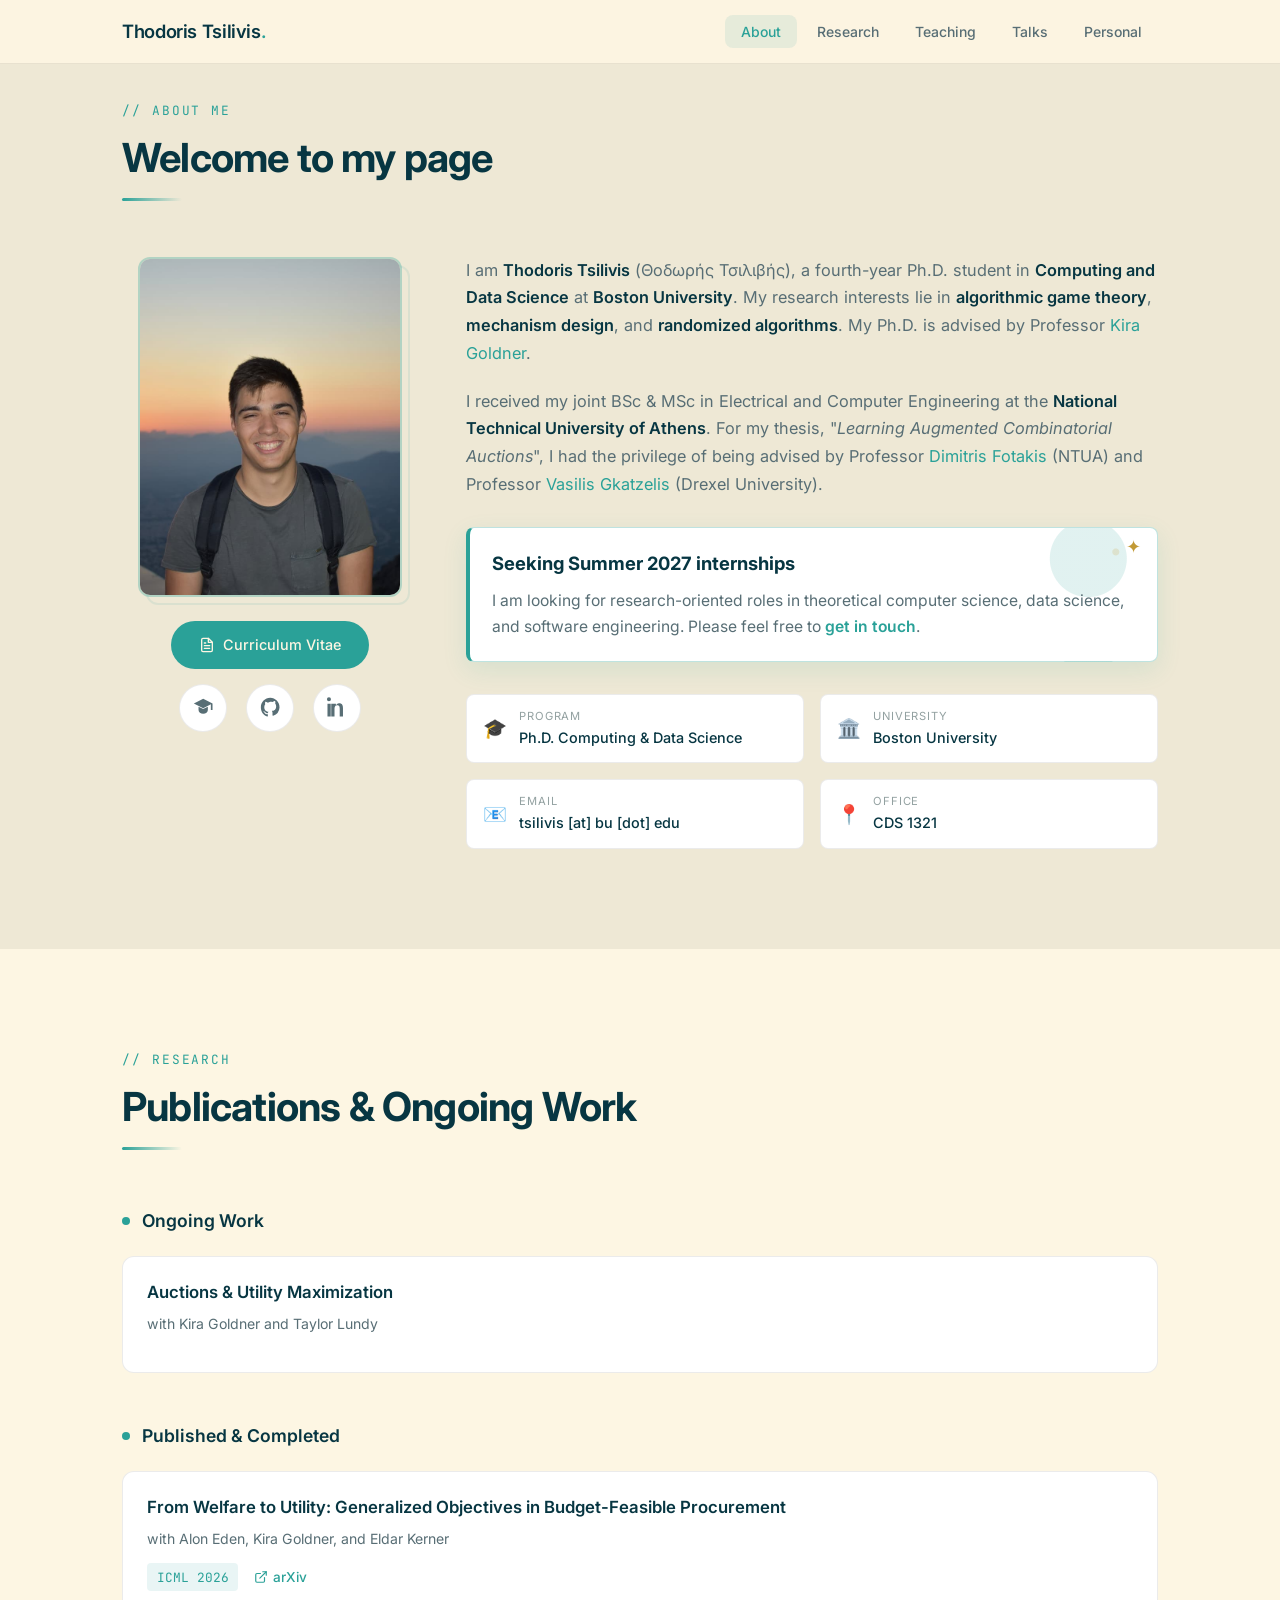
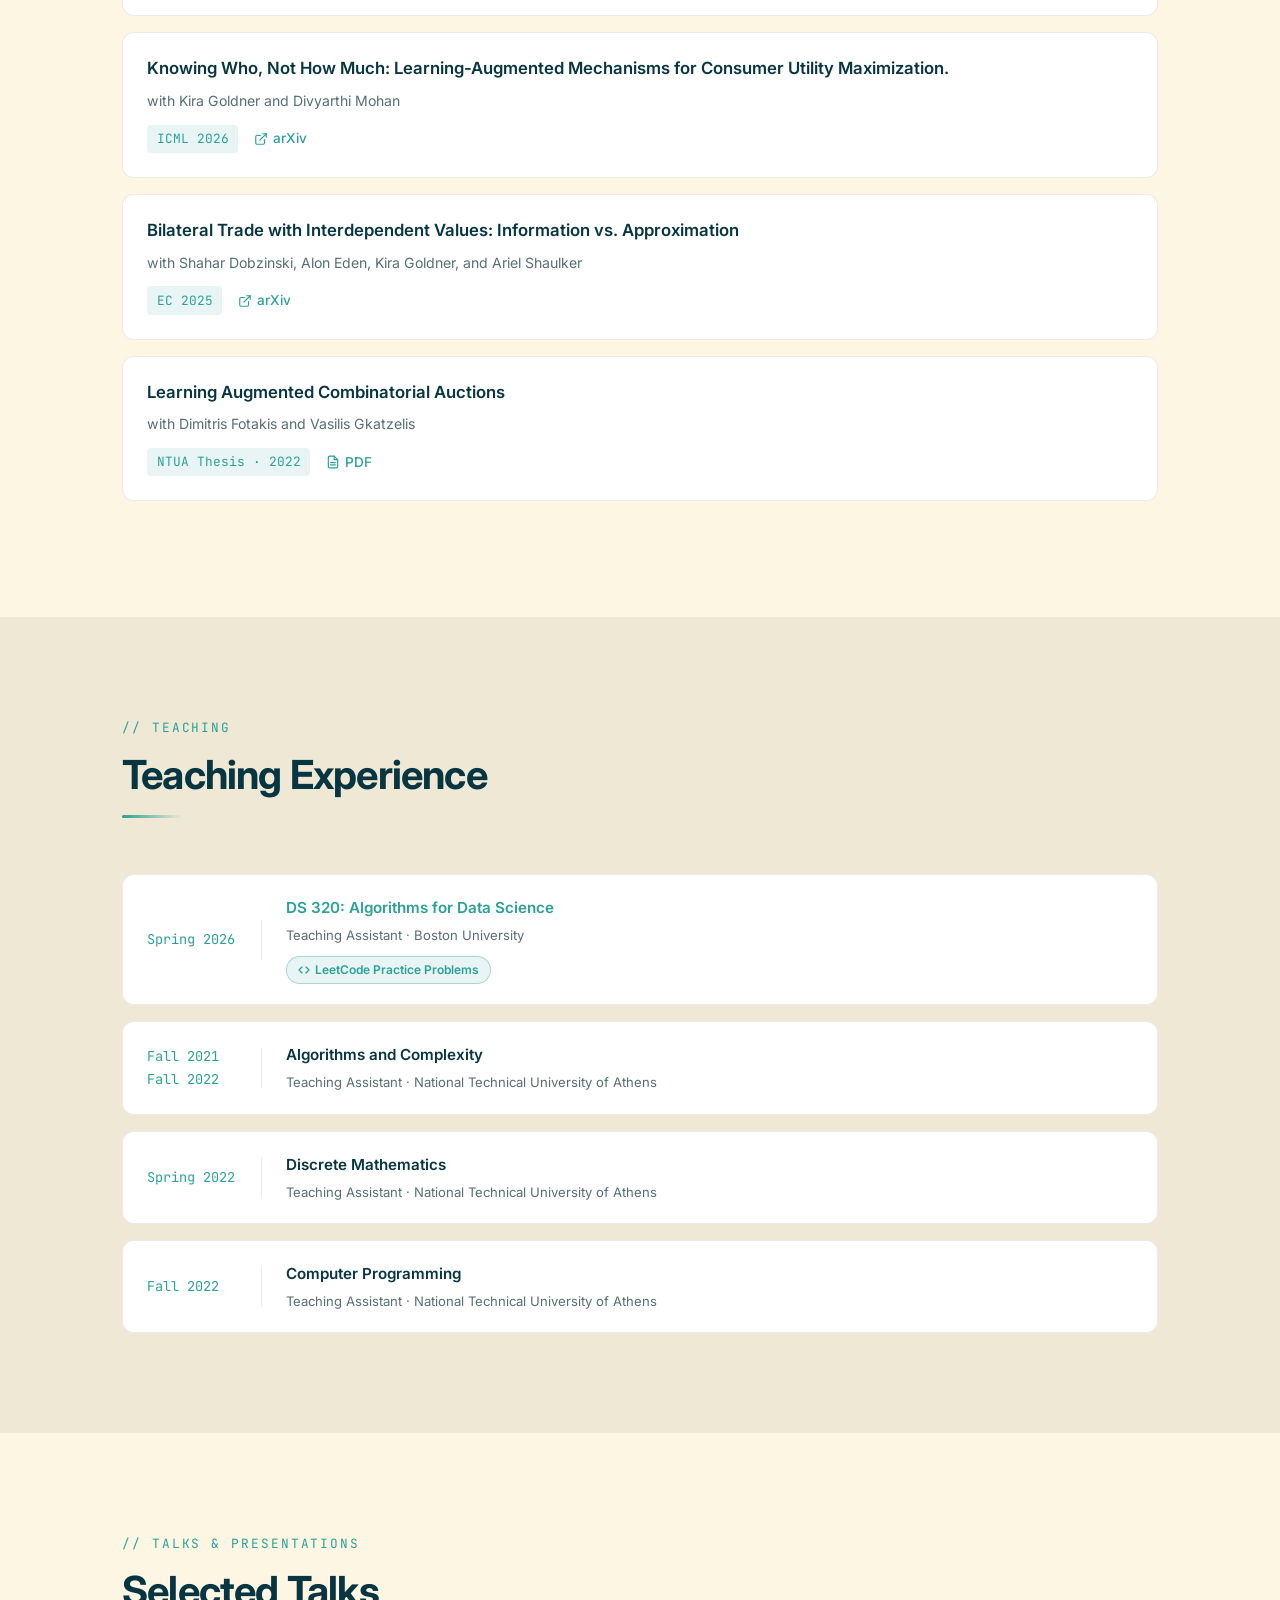
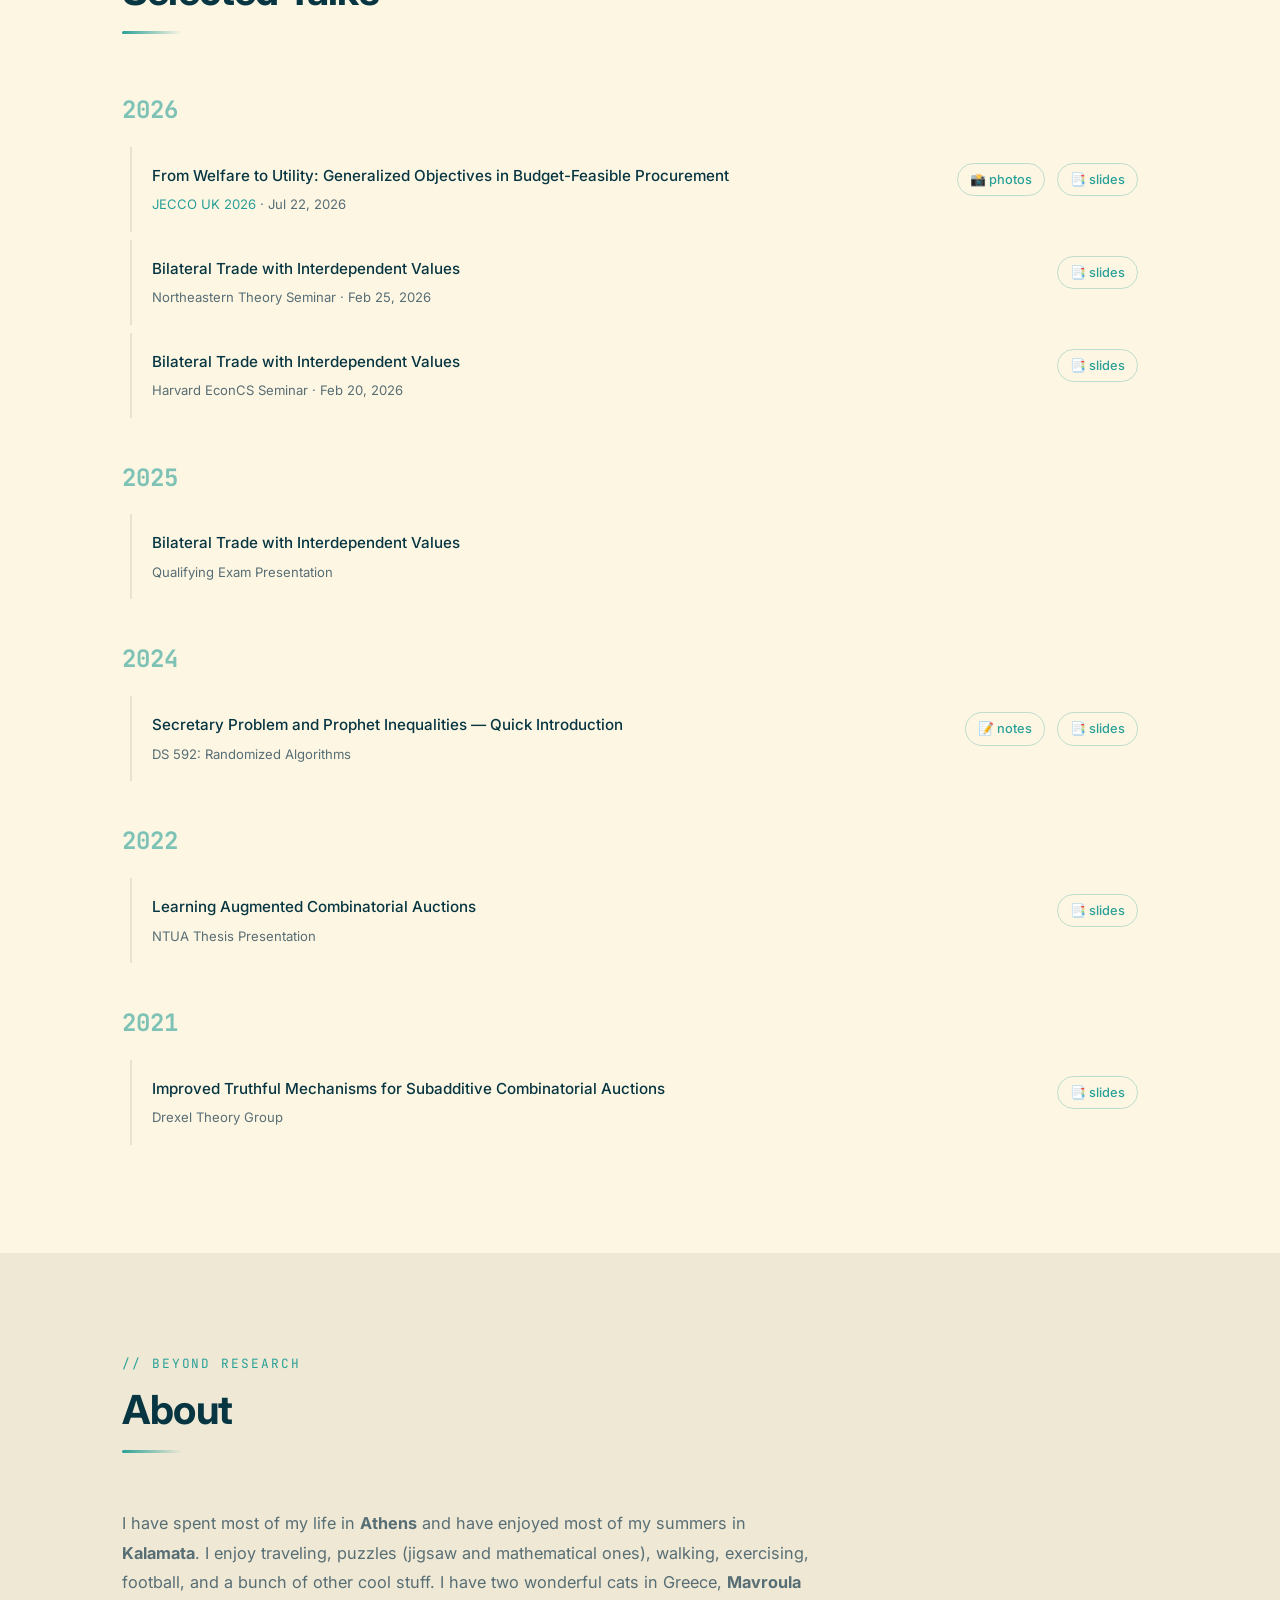
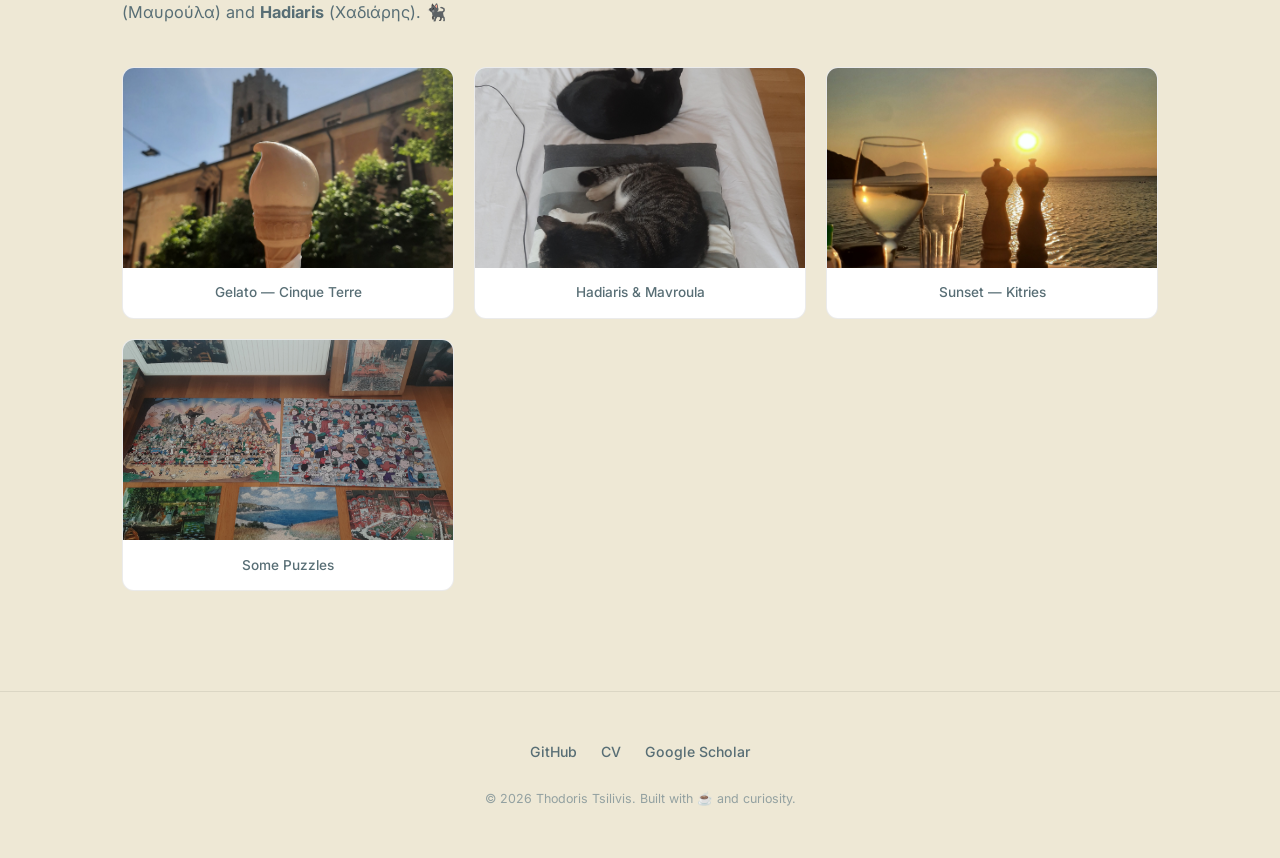
==== index.html @ e4afa071 "Reorder professional profile links" ====
<!DOCTYPE html>
<html lang="en">

<head>
  <meta charset="UTF-8" />
  <meta name="viewport" content="width=device-width, initial-scale=1.0" />

  <!-- SEO -->
  <title>Thodoris Tsilivis — PhD Student, Boston University</title>
  <meta name="description"
    content="Thodoris Tsilivis (Θοδωρής Τσιλιβής) — PhD student in Computing and Data Science at Boston University. Research in algorithmic game theory, mechanism design, and randomized algorithms." />
  <meta name="keywords"
    content="Thodoris Tsilivis, PhD, Boston University, algorithmic game theory, mechanism design, randomized algorithms, computer science" />
  <meta name="author" content="Thodoris Tsilivis" />

  <!-- Open Graph -->
  <meta property="og:title" content="Thodoris Tsilivis — PhD Student, Boston University" />
  <meta property="og:description"
    content="PhD student in Computing and Data Science at Boston University. Research in algorithmic game theory, mechanism design, and randomized algorithms." />
  <meta property="og:type" content="website" />
  <meta property="og:url" content="https://tsiliii.github.io" />

  <!-- Favicon -->
  <link rel="icon"
    href="data:image/svg+xml,<svg xmlns='http://www.w3.org/2000/svg' viewBox='0 0 100 100'><rect width='100' height='100' rx='20' fill='%232aa198'/><text x='50%' y='50%' dominant-baseline='central' text-anchor='middle' font-family='sans-serif' font-size='60' font-weight='bold' fill='white'>T</text></svg>" />

  <!-- Styles -->
  <link rel="stylesheet" href="styles.css" />
</head>

<body>

  <!-- ==================== NAVIGATION ==================== -->
  <nav class="nav" id="nav">
    <div class="nav__inner">
      <a href="#about" class="nav__brand">Thodoris Tsilivis<span>.</span></a>
      <ul class="nav__links" id="navLinks">
        <li><a href="#about">About</a></li>
        <li><a href="#research">Research</a></li>
        <li><a href="#teaching">Teaching</a></li>
        <li><a href="#presentations">Talks</a></li>
        <li><a href="#personal">Personal</a></li>
      </ul>
      <button class="nav__hamburger" id="hamburger" aria-label="Toggle navigation">
        <span></span>
        <span></span>
        <span></span>
      </button>
    </div>
  </nav>



  <!-- ==================== ABOUT ==================== -->
  <section class="section section--alt" id="about">
    <div class="container">
      <div class="section__header reveal">
        <span class="section__label">// about me</span>
        <h2 class="section__title">Welcome to my page</h2>
        <div class="section__divider"></div>
      </div>

      <div class="about__grid reveal">
        <!-- Photo -->
        <div style="display: flex; flex-direction: column; align-items: center; margin-left: 1rem;">
          <div class="about__photo-wrapper">
            <img src="assets/profile.jpg" alt="Thodoris Tsilivis" class="about__photo" />
          </div>
          <div style="margin-top: 1.5rem;">
            <a href="https://raw.githubusercontent.com/Tsiliii/cv/main/cv.pdf" class="btn btn--primary" target="_blank" rel="noopener">
              <svg width="16" height="16" viewBox="0 0 24 24" fill="none" stroke="currentColor" stroke-width="2"
                stroke-linecap="round" stroke-linejoin="round">
                <path d="M14 2H6a2 2 0 0 0-2 2v16a2 2 0 0 0 2 2h12a2 2 0 0 0 2-2V8z" />
                <polyline points="14 2 14 8 20 8" />
                <line x1="16" y1="13" x2="8" y2="13" />
                <line x1="16" y1="17" x2="8" y2="17" />
                <polyline points="10 9 9 9 8 9" />
              </svg>
              Curriculum Vitae
            </a>
          </div>
          <div class="profile__social-links" aria-label="Professional links">
            <a href="https://scholar.google.com/citations?user=tx36ugQAAAAJ&amp;hl=en" target="_blank" rel="noopener" aria-label="Google Scholar" title="Google Scholar">
              <svg viewBox="0 0 24 24" aria-hidden="true">
                <path fill="currentColor" d="m12 3-10 5 10 5 8.2-4.1V15H22V8L12 3Zm-5 8.4V15c0 2.2 2.24 4 5 4s5-1.8 5-4v-3.6l-5 2.5-5-2.5Z" />
              </svg>
            </a>
            <a href="https://github.com/Tsiliii" target="_blank" rel="noopener" aria-label="GitHub" title="GitHub">
              <svg viewBox="0 0 24 24" aria-hidden="true">
                <path fill="currentColor" d="M12 2C6.48 2 2 6.58 2 12.23c0 4.52 2.87 8.35 6.84 9.71.5.1.68-.22.68-.49 0-.24-.01-1.05-.01-1.9-2.78.62-3.37-1.2-3.37-1.2-.45-1.19-1.11-1.5-1.11-1.5-.91-.64.07-.63.07-.63 1 .07 1.54 1.06 1.54 1.06.9 1.57 2.35 1.12 2.92.86.09-.67.35-1.12.64-1.38-2.22-.26-4.56-1.15-4.56-5.1 0-1.13.39-2.05 1.04-2.78-.1-.27-.45-1.32.1-2.75 0 0 .85-.28 2.75 1.06A9.3 9.3 0 0 1 12 6.1c.85 0 1.7.12 2.5.35 1.9-1.34 2.75-1.06 2.75-1.06.55 1.43.2 2.48.1 2.75.65.73 1.04 1.65 1.04 2.78 0 3.96-2.35 4.83-4.58 5.09.36.32.68.94.68 1.9 0 1.37-.01 2.47-.01 2.81 0 .27.18.6.69.49A10.24 10.24 0 0 0 22 12.23C22 6.58 17.52 2 12 2Z" />
              </svg>
            </a>
            <a href="https://www.linkedin.com/in/thodoris-tsilivis-703285179/" target="_blank" rel="noopener" aria-label="LinkedIn" title="LinkedIn">
              <svg viewBox="0 0 24 24" aria-hidden="true">
                <path fill="currentColor" d="M5.34 3.5A2.17 2.17 0 1 1 1 3.5a2.17 2.17 0 0 1 4.34 0ZM1.58 8.2h3.5V22h-3.5V8.2ZM7.27 8.2h3.36v1.88h.05c.47-.89 1.61-2.25 3.32-2.25 3.55 0 4.2 2.34 4.2 5.38V22h-3.5v-7.8c0-1.86-.04-4.25-2.59-4.25-2.59 0-2.99 2.02-2.99 4.12V22h-3.5V8.2Z" />
              </svg>
            </a>
          </div>
        </div>

        <!-- Bio -->
        <div class="about__bio">
          <p>
            I am <strong>Thodoris Tsilivis</strong> (Θοδωρής Τσιλιβής), a fourth-year Ph.D. student in
            <strong>Computing and Data Science</strong> at <strong>Boston University</strong>. My research
            interests lie in <strong>algorithmic game theory</strong>, <strong>mechanism design</strong>,
            and <strong>randomized algorithms</strong>. My Ph.D. is advised by
            Professor <a href="https://www.kiragoldner.com/" target="_blank" rel="noopener">Kira Goldner</a>.
          </p>
          <p>
            I received my joint BSc &amp; MSc in Electrical and Computer Engineering at the
            <strong>National Technical University of Athens</strong>. For my thesis,
            "<em>Learning Augmented Combinatorial Auctions</em>", I had the privilege of being advised by
            Professor <a href="http://www.softlab.ntua.gr/~fotakis/" target="_blank" rel="noopener">Dimitris
              Fotakis</a>
            (NTUA) and Professor <a href="https://www.cs.drexel.edu/~gkatz/" target="_blank" rel="noopener">Vasilis
              Gkatzelis</a>
            (Drexel University).
          </p>

          <aside class="availability" aria-label="Internship availability">
            <h3>Seeking Summer 2027 internships</h3>
            <p>
              I am looking for research-oriented roles in theoretical computer science, data science, and software
              engineering. Please feel free to <a href="mailto:tsilivis@bu.edu">get in touch</a>.
            </p>
          </aside>

          <div class="about__details">
            <div class="about__detail">
              <span class="about__detail-icon">🎓</span>
              <div class="about__detail-content">
                <span class="about__detail-label">Program</span>
                <span class="about__detail-value">Ph.D. Computing & Data Science</span>
              </div>
            </div>
            <div class="about__detail">
              <span class="about__detail-icon">🏛️</span>
              <div class="about__detail-content">
                <span class="about__detail-label">University</span>
                <span class="about__detail-value">Boston University</span>
              </div>
            </div>
            <div class="about__detail">
              <span class="about__detail-icon">📧</span>
              <div class="about__detail-content">
                <span class="about__detail-label">Email</span>
                <span class="about__detail-value">tsilivis [at] bu [dot] edu</span>
              </div>
            </div>
            <div class="about__detail">
              <span class="about__detail-icon">📍</span>
              <div class="about__detail-content">
                <span class="about__detail-label">Office</span>
                <span class="about__detail-value">CDS 1321</span>
              </div>
            </div>
          </div>
        </div>
      </div>
    </div>
  </section>

  <!-- ==================== RESEARCH ==================== -->
  <section class="section" id="research">
    <div class="container">
      <div class="section__header reveal">
        <span class="section__label">// research</span>
        <h2 class="section__title">Publications &amp; Ongoing Work</h2>
        <div class="section__divider"></div>
      </div>


      <!-- Ongoing -->
      <div class="research__category reveal">
        <h3 class="research__category-title">Ongoing Work</h3>

        <div class="paper-card">
          <h4 class="paper-card__title">Auctions & Utility Maximization</h4>
          <p class="paper-card__authors">with Kira Goldner and Taylor Lundy</p>
        </div>
      </div>

      <!-- Published -->
      <div class="research__category reveal">
        <h3 class="research__category-title">Published &amp; Completed</h3>

        <div class="paper-card">
          <h4 class="paper-card__title">From Welfare to Utility: Generalized Objectives in Budget-Feasible Procurement
          </h4>
          <p class="paper-card__authors">with Alon Eden, Kira Goldner, and Eldar Kerner</p>
          <div class="paper-card__meta">
            <span class="paper-card__venue">ICML 2026</span>
              <a class="paper-card__link" href="https://arxiv.org/abs/2607.00101" target="_blank" rel="noopener">
              <svg viewBox="0 0 24 24" fill="none" stroke="currentColor" stroke-width="2" stroke-linecap="round"
                stroke-linejoin="round">
                <path d="M18 13v6a2 2 0 0 1-2 2H5a2 2 0 0 1-2-2V8a2 2 0 0 1 2-2h6" />
                <polyline points="15 3 21 3 21 9" />
                <line x1="10" y1="14" x2="21" y2="3" />
              </svg>
              arXiv
            </a>
          </div>
        </div>

       <div class="paper-card">
          <h4 class="paper-card__title">Knowing Who, Not How Much: Learning-Augmented Mechanisms for Consumer Utility
            Maximization.</h4>
          <p class="paper-card__authors">with Kira Goldner and Divyarthi Mohan</p>
          <div class="paper-card__meta">
            <span class="paper-card__venue">ICML 2026</span>
              <a class="paper-card__link" href="https://arxiv.org/abs/2607.00175" target="_blank" rel="noopener">
              <svg viewBox="0 0 24 24" fill="none" stroke="currentColor" stroke-width="2" stroke-linecap="round"
                stroke-linejoin="round">
                <path d="M18 13v6a2 2 0 0 1-2 2H5a2 2 0 0 1-2-2V8a2 2 0 0 1 2-2h6" />
                <polyline points="15 3 21 3 21 9" />
                <line x1="10" y1="14" x2="21" y2="3" />
              </svg>
              arXiv
            </a>
          </div>
        </div>

        <div class="paper-card">
          <h4 class="paper-card__title">Bilateral Trade with Interdependent Values: Information vs. Approximation</h4>
          <p class="paper-card__authors">with Shahar Dobzinski, Alon Eden, Kira Goldner, and Ariel Shaulker</p>
          <div class="paper-card__meta">
            <span class="paper-card__venue">EC 2025</span>
            <a class="paper-card__link" href="https://arxiv.org/abs/2506.23896" target="_blank" rel="noopener">
              <svg viewBox="0 0 24 24" fill="none" stroke="currentColor" stroke-width="2" stroke-linecap="round"
                stroke-linejoin="round">
                <path d="M18 13v6a2 2 0 0 1-2 2H5a2 2 0 0 1-2-2V8a2 2 0 0 1 2-2h6" />
                <polyline points="15 3 21 3 21 9" />
                <line x1="10" y1="14" x2="21" y2="3" />
              </svg>
              arXiv
            </a>
          </div>
        </div>

        <div class="paper-card">
          <h4 class="paper-card__title">Learning Augmented Combinatorial Auctions</h4>
          <p class="paper-card__authors">with Dimitris Fotakis and Vasilis Gkatzelis</p>
          <div class="paper-card__meta">
            <span class="paper-card__venue">NTUA Thesis · 2022</span>
            <a class="paper-card__link" href="assets/thesis.pdf" target="_blank" rel="noopener">
              <svg viewBox="0 0 24 24" fill="none" stroke="currentColor" stroke-width="2" stroke-linecap="round"
                stroke-linejoin="round">
                <path d="M14 2H6a2 2 0 0 0-2 2v16a2 2 0 0 0 2 2h12a2 2 0 0 0 2-2V8z" />
                <polyline points="14 2 14 8 20 8" />
                <line x1="16" y1="13" x2="8" y2="13" />
                <line x1="16" y1="17" x2="8" y2="17" />
              </svg>
              PDF
            </a>
          </div>
        </div>
      </div>
    </div>
  </section>

  <!-- ==================== TEACHING ==================== -->
  <section class="section section--alt" id="teaching">
    <div class="container">
      <div class="section__header reveal">
        <span class="section__label">// teaching</span>
        <h2 class="section__title">Teaching Experience</h2>
        <div class="section__divider"></div>
      </div>

      <div class="teaching__list reveal">
        <div class="teaching-card">
          <span class="teaching-card__year">Spring 2026</span>
          <div class="teaching-card__divider"></div>
          <div class="teaching-card__info">
            <div class="teaching-card__name">
              <a href="https://www.kiragoldner.com/teaching/DS320/index.html" target="_blank" rel="noopener">DS 320:
                Algorithms for Data Science</a>
            </div>
            <div class="teaching-card__role">Teaching Assistant · Boston University</div>
            <div style="margin-top: 0.6rem;">
              <a href="ds320-practice/" style="
                display: inline-flex; align-items: center; gap: 5px;
                font-size: 0.75rem; font-weight: 600;
                color: #2aa198; background: rgba(42,161,152,0.1);
                border: 1px solid rgba(42,161,152,0.35);
                border-radius: 100px; padding: 3px 11px;
                text-decoration: none; transition: background 0.18s, border-color 0.18s;
                font-family: 'Inter', sans-serif;
              " onmouseover="this.style.background='rgba(42,161,152,0.18)';this.style.borderColor='rgba(42,161,152,0.6)'"
                onmouseout="this.style.background='rgba(42,161,152,0.1)';this.style.borderColor='rgba(42,161,152,0.35)'">
                <svg width="12" height="12" viewBox="0 0 24 24" fill="none" stroke="currentColor" stroke-width="2.5"
                  stroke-linecap="round" stroke-linejoin="round">
                  <polyline points="16 18 22 12 16 6"></polyline>
                  <polyline points="8 6 2 12 8 18"></polyline>
                </svg>
                LeetCode Practice Problems
              </a>
            </div>
          </div>
        </div>

        <div class="teaching-card">
          <span class="teaching-card__year">Fall 2021<br>Fall 2022</span>
          <div class="teaching-card__divider"></div>
          <div class="teaching-card__info">
            <div class="teaching-card__name">Algorithms and Complexity</div>
            <div class="teaching-card__role">Teaching Assistant · National Technical University of Athens</div>
          </div>
        </div>

        <div class="teaching-card">
          <span class="teaching-card__year">Spring 2022</span>
          <div class="teaching-card__divider"></div>
          <div class="teaching-card__info">
            <div class="teaching-card__name">Discrete Mathematics</div>
            <div class="teaching-card__role">Teaching Assistant · National Technical University of Athens</div>
          </div>
        </div>

        <div class="teaching-card">
          <span class="teaching-card__year">Fall 2022</span>
          <div class="teaching-card__divider"></div>
          <div class="teaching-card__info">
            <div class="teaching-card__name">Computer Programming</div>
            <div class="teaching-card__role">Teaching Assistant · National Technical University of Athens</div>
          </div>
        </div>
      </div>
    </div>
  </section>

  <!-- ==================== PRESENTATIONS ==================== -->
  <section class="section" id="presentations">
    <div class="container">
      <div class="section__header reveal">
        <span class="section__label">// talks &amp; presentations</span>
        <h2 class="section__title">Selected Talks</h2>
        <div class="section__divider"></div>
      </div>

      <!-- 2026 -->
      <div class="presentations__year-group reveal">
        <div class="presentations__year">2026</div>

        <div class="presentation-item">
          <div class="presentation-item__content">
            <div class="presentation-item__title">From Welfare to Utility: Generalized Objectives in Budget-Feasible Procurement</div>
            <div class="presentation-item__venue"><a href="https://jecco2026.gitlab.io/" target="_blank" rel="noopener">JECCO UK 2026</a> · Jul 22, 2026</div>
          </div>
          <div class="presentation-item__links">
            <button type="button" class="presentation-item__photos" data-talk-gallery="jecco-2026" hidden>📸 photos</button>
            <a href="assets/slides/budget-jecco-2026.pdf" target="_blank" rel="noopener">📑 slides</a>
          </div>
        </div>


        <div class="presentation-item">
          <div class="presentation-item__content">
            <div class="presentation-item__title">Bilateral Trade with Interdependent Values</div>
            <div class="presentation-item__venue">Northeastern Theory Seminar · Feb 25, 2026</div>
          </div>
          <div class="presentation-item__links">
            <a href="assets/slides/bilateral-trade-northeastern-2026.pdf" target="_blank" rel="noopener">📑 slides</a>
          </div>
        </div>

        <div class="presentation-item">
          <div class="presentation-item__content">
            <div class="presentation-item__title">Bilateral Trade with Interdependent Values</div>
            <div class="presentation-item__venue">Harvard EconCS Seminar · Feb 20, 2026</div>
          </div>
          <div class="presentation-item__links">
            <a href="assets/slides/bilateral-trade-harvard-2026.pdf" target="_blank" rel="noopener">📑 slides</a>
          </div>
        </div>
      </div>

      <!-- 2025 -->
      <div class="presentations__year-group reveal">
        <div class="presentations__year">2025</div>

        <div class="presentation-item">
          <div class="presentation-item__content">
            <div class="presentation-item__title">Bilateral Trade with Interdependent Values</div>
            <div class="presentation-item__venue">Qualifying Exam Presentation</div>
          </div>
        </div>
      </div>

      <!-- 2024 -->
      <div class="presentations__year-group reveal">
        <div class="presentations__year">2024</div>

        <div class="presentation-item">
          <div class="presentation-item__content">
            <div class="presentation-item__title">Secretary Problem and Prophet Inequalities — Quick Introduction</div>
            <div class="presentation-item__venue">DS 592: Randomized Algorithms</div>
          </div>
          <div class="presentation-item__links">
            <a href="assets/notes/prophet-secretary-2024.pdf" target="_blank" rel="noopener">📝 notes</a>
            <a href="assets/slides/secretary-prophet-2024.pdf" target="_blank" rel="noopener">📑 slides</a>
          </div>
        </div>
      </div>

      <!-- 2022 -->
      <div class="presentations__year-group reveal">
        <div class="presentations__year">2022</div>

        <div class="presentation-item">
          <div class="presentation-item__content">
            <div class="presentation-item__title">Learning Augmented Combinatorial Auctions</div>
            <div class="presentation-item__venue">NTUA Thesis Presentation</div>
          </div>
          <div class="presentation-item__links">
            <a href="assets/slides/thesis-2022.pdf" target="_blank" rel="noopener">📑 slides</a>
          </div>
        </div>
      </div>

      <!-- 2021 -->
      <div class="presentations__year-group reveal">
        <div class="presentations__year">2021</div>

        <div class="presentation-item">
          <div class="presentation-item__content">
            <div class="presentation-item__title">Improved Truthful Mechanisms for Subadditive Combinatorial Auctions
            </div>
            <div class="presentation-item__venue">Drexel Theory Group</div>
          </div>
          <div class="presentation-item__links">
            <a href="assets/slides/subadditive-drexel-2021.pdf" target="_blank" rel="noopener">📑 slides</a>
          </div>
        </div>
      </div>

    </div>
  </section>

  <div class="talk-gallery-data" hidden aria-hidden="true">
    <div class="talk-gallery-data__set" data-talk-gallery-set="jecco-2026">
      <a
        href="assets/talks/jecco-2026/01-group-photo.jpeg"
        data-caption="JECCO UK 2026 group photo"
        data-alt="Group photo at JECCO UK 2026"
      ></a>
      <a
        href="assets/talks/jecco-2026/02-talk-photo.jpeg"
        data-caption="Presenting at JECCO UK 2026"
        data-alt="Presenting at JECCO UK 2026"
      ></a>
      <a
        href="assets/talks/jecco-2026/03-talk-slide-photo.jpeg"
        data-caption="Presenting the budget-feasible procurement talk at JECCO UK 2026"
        data-alt="Giving the talk at JECCO UK 2026"
      ></a>
      <a
        href="assets/talks/jecco-2026/04-quad-lawn.jpeg"
        data-caption="Oxford college quad during JECCO UK 2026"
        data-alt="Oxford college quad during JECCO UK 2026"
      ></a>
      <a
        href="assets/talks/jecco-2026/05-college-building.jpeg"
        data-caption="College building in Oxford during JECCO UK 2026"
        data-alt="College building in Oxford during JECCO UK 2026"
      ></a>
      <a
        href="assets/talks/jecco-2026/06-fountain-courtyard.jpeg"
        data-caption="Fountain courtyard in Oxford during JECCO UK 2026"
        data-alt="Fountain courtyard in Oxford during JECCO UK 2026"
      ></a>
    </div>
  </div>

  <!-- ==================== PERSONAL ==================== -->
  <section class="section section--alt" id="personal">
    <div class="container">
      <div class="section__header reveal">
        <span class="section__label">// beyond research</span>
        <h2 class="section__title">About</h2>
        <div class="section__divider"></div>
      </div>

      <div class="reveal">
        <p class="personal__intro">
          I have spent most of my life in <strong>Athens</strong> and have enjoyed most of my summers in
          <strong>Kalamata</strong>.
          I enjoy traveling, puzzles (jigsaw and mathematical ones), walking, exercising, football, and a bunch of other
          cool stuff.
          I have two wonderful cats in Greece, <strong>Mavroula</strong> (Μαυρούλα) and <strong>Hadiaris</strong>
          (Χαδιάρης). 🐈‍⬛
        </p>
      </div>

      <div class="personal__gallery reveal">
        <div class="gallery-card">
          <img src="assets/gallery/gelato.jpg" alt="Gelato in Cinque Terre" class="gallery-card__image" />
          <div class="gallery-card__caption">Gelato — Cinque Terre</div>
        </div>
        <div class="gallery-card">
          <img src="assets/gallery/cats.jpg" alt="Hadiaris and Mavroula" class="gallery-card__image" />
          <div class="gallery-card__caption">Hadiaris &amp; Mavroula</div>
        </div>
        <div class="gallery-card">
          <img src="assets/gallery/sunset.jpg" alt="Sunset in Kitries" class="gallery-card__image" />
          <div class="gallery-card__caption">Sunset — Kitries</div>
        </div>
        <div class="gallery-card">
          <img src="assets/gallery/puzzles.jpg" alt="Some Puzzles" class="gallery-card__image" />
          <div class="gallery-card__caption">Some Puzzles</div>
        </div>
      </div>
    </div>
  </section>

  <!-- ==================== IMAGE MODAL ==================== -->
  <div id="imageModal" class="modal" role="dialog" aria-modal="true" aria-hidden="true" aria-label="Image preview">
    <button type="button" class="modal__close" aria-label="Close image preview">&times;</button>
    <button type="button" class="modal__nav modal__nav--prev" aria-label="Previous image" hidden>&lsaquo;</button>
    <img class="modal__content" id="modalImage" alt="Enlarged Image" />
    <button type="button" class="modal__nav modal__nav--next" aria-label="Next image" hidden>&rsaquo;</button>
    <div id="modalCounter" class="modal__counter" hidden></div>
    <div id="modalCaption" class="modal__caption"></div>
  </div>

  <!-- ==================== FOOTER ==================== -->
  <footer class="footer">
    <div class="container">
      <div class="footer__links">
        <a href="https://github.com/Tsiliii" target="_blank" rel="noopener">GitHub</a>
        <a href="https://raw.githubusercontent.com/Tsiliii/cv/main/cv.pdf" target="_blank" rel="noopener">CV</a>
        <a href="https://scholar.google.com/citations?user=tx36ugQAAAAJ&hl=en" target="_blank" rel="noopener">Google
          Scholar</a>
      </div>
      <p class="footer__copy">&copy; 2026 Thodoris Tsilivis. Built with ☕ and curiosity.</p>
    </div>
  </footer>

  <!-- Script -->
  <script src="script.js"></script>
</body>

</html>
---- styles.css ----
/* ============================================
   DESIGN SYSTEM — Thodoris Tsilivis Academic Site
   Solarized Light theme with teal accents
   ============================================ */

/* ---------- Google Fonts ---------- */
@import url('https://fonts.googleapis.com/css2?family=Inter:wght@300;400;500;600;700&family=JetBrains+Mono:wght@400;500&display=swap');

/* ---------- Custom Properties ---------- */
:root {
  /* Colors — Solarized Light inspired */
  --bg-primary: #fdf6e3;
  --bg-secondary: #eee8d5;
  --bg-card: #ffffff;
  --bg-card-hover: #f5efdc;
  --bg-hero: linear-gradient(135deg, #fdf6e3 0%, #eee8d5 40%, #e8e1cc 100%);

  --text-primary: #073642;
  --text-secondary: #586e75;
  --text-muted: #93a1a1;

  --accent: #2aa198;
  --accent-hover: #1a847d;
  --accent-dim: rgba(42, 161, 152, 0.1);
  --accent-glow: rgba(42, 161, 152, 0.25);

  --border: rgba(0, 0, 0, 0.08);
  --border-accent: rgba(42, 161, 152, 0.3);

  /* Typography */
  --font-body: 'Inter', -apple-system, BlinkMacSystemFont, sans-serif;
  --font-mono: 'JetBrains Mono', 'Fira Code', monospace;

  /* Sizing */
  --max-width: 1100px;
  --nav-height: 64px;
  --section-padding: 100px 0;
  --border-radius: 12px;
  --border-radius-sm: 8px;

  /* Transitions */
  --transition-fast: 0.2s cubic-bezier(0.4, 0, 0.2, 1);
  --transition-medium: 0.4s cubic-bezier(0.4, 0, 0.2, 1);
  --transition-slow: 0.6s cubic-bezier(0.4, 0, 0.2, 1);
}

/* ---------- Reset & Base ---------- */
*,
*::before,
*::after {
  box-sizing: border-box;
  margin: 0;
  padding: 0;
}

html {
  scroll-behavior: smooth;
  scroll-padding-top: var(--nav-height);
  font-size: 16px;
}

body {
  font-family: var(--font-body);
  background-color: var(--bg-primary);
  color: var(--text-primary);
  line-height: 1.7;
  -webkit-font-smoothing: antialiased;
  -moz-osx-font-smoothing: grayscale;
  overflow-x: hidden;
}

a {
  color: var(--accent);
  text-decoration: none;
  transition: color var(--transition-fast);
}

a:hover {
  color: var(--accent-hover);
}

img {
  max-width: 100%;
  height: auto;
  display: block;
}

::selection {
  background: rgba(42, 161, 152, 0.2);
  color: #073642;
}

/* ---------- Navigation ---------- */
.nav {
  position: fixed;
  top: 0;
  left: 0;
  right: 0;
  height: var(--nav-height);
  background: rgba(253, 246, 227, 0.9);
  backdrop-filter: blur(20px);
  -webkit-backdrop-filter: blur(20px);
  border-bottom: 1px solid var(--border);
  z-index: 1000;
  transition: background var(--transition-medium);
}

.nav.scrolled {
  background: rgba(253, 246, 227, 0.97);
  border-bottom-color: var(--border-accent);
}

.nav__inner {
  max-width: var(--max-width);
  margin: 0 auto;
  padding: 0 2rem;
  height: 100%;
  display: flex;
  align-items: center;
  justify-content: space-between;
}

.nav__brand {
  font-size: 1.15rem;
  font-weight: 600;
  color: var(--text-primary);
  letter-spacing: -0.02em;
}

.nav__brand span {
  color: var(--accent);
}

.nav__links {
  display: flex;
  gap: 0.25rem;
  list-style: none;
}

.nav__links a {
  color: var(--text-secondary);
  font-size: 0.875rem;
  font-weight: 500;
  padding: 0.5rem 1rem;
  border-radius: 8px;
  transition: all var(--transition-fast);
  position: relative;
}

.nav__links a:hover,
.nav__links a.active {
  color: var(--accent);
  background: var(--accent-dim);
}

/* Hamburger */
.nav__hamburger {
  display: none;
  flex-direction: column;
  gap: 5px;
  background: none;
  border: none;
  cursor: pointer;
  padding: 4px;
  z-index: 1001;
}

.nav__hamburger span {
  width: 24px;
  height: 2px;
  background: var(--text-primary);
  border-radius: 2px;
  transition: all var(--transition-fast);
}

.nav__hamburger.open span:nth-child(1) {
  transform: rotate(45deg) translate(5px, 5px);
}

.nav__hamburger.open span:nth-child(2) {
  opacity: 0;
}

.nav__hamburger.open span:nth-child(3) {
  transform: rotate(-45deg) translate(5px, -5px);
}

/* ---------- Hero Section ---------- */
.hero {
  min-height: 100vh;
  display: flex;
  align-items: center;
  justify-content: center;
  background: var(--bg-hero);
  position: relative;
  overflow: hidden;
  padding: 0 2rem;
}

.hero__canvas {
  position: absolute;
  inset: 0;
  opacity: 0.4;
}

.hero__content {
  position: relative;
  z-index: 2;
  text-align: center;
  max-width: 700px;
}

.hero__greeting {
  font-family: var(--font-mono);
  font-size: 0.9rem;
  color: var(--accent);
  margin-bottom: 1rem;
  opacity: 0;
  animation: fadeInUp 0.6s 0.3s forwards;
}

.hero__name {
  font-size: clamp(2.5rem, 6vw, 4rem);
  font-weight: 700;
  letter-spacing: -0.03em;
  line-height: 1.1;
  margin-bottom: 1.25rem;
  opacity: 0;
  animation: fadeInUp 0.6s 0.5s forwards;
}

.hero__name .accent {
  background: linear-gradient(135deg, var(--accent), #268bd2);
  -webkit-background-clip: text;
  -webkit-text-fill-color: transparent;
  background-clip: text;
}

.hero__subtitle {
  font-size: 1.15rem;
  color: var(--text-secondary);
  font-weight: 400;
  line-height: 1.6;
  margin-bottom: 2rem;
  opacity: 0;
  animation: fadeInUp 0.6s 0.7s forwards;
}

.hero__cta-group {
  display: flex;
  gap: 1rem;
  justify-content: center;
  flex-wrap: wrap;
  opacity: 0;
  animation: fadeInUp 0.6s 0.9s forwards;
}

.btn {
  display: inline-flex;
  align-items: center;
  gap: 0.5rem;
  padding: 0.75rem 1.75rem;
  border-radius: 50px;
  font-size: 0.9rem;
  font-weight: 500;
  font-family: var(--font-body);
  cursor: pointer;
  transition: all var(--transition-fast);
  border: none;
}

.btn--primary {
  background: var(--accent);
  color: var(--bg-primary);
}

.btn--primary:hover {
  background: var(--accent-hover);
  color: var(--bg-primary);
  transform: translateY(-2px);
  box-shadow: 0 8px 30px var(--accent-glow);
}

.btn--outline {
  background: transparent;
  color: var(--accent);
  border: 1.5px solid var(--border-accent);
}

.btn--outline:hover {
  background: var(--accent-dim);
  border-color: var(--accent);
  color: var(--accent-hover);
  transform: translateY(-2px);
}

.hero__scroll-hint {
  position: absolute;
  bottom: 2rem;
  left: 50%;
  transform: translateX(-50%);
  color: var(--text-muted);
  font-size: 0.8rem;
  display: flex;
  flex-direction: column;
  align-items: center;
  gap: 0.5rem;
  animation: bounce 2s infinite;
}

.hero__scroll-hint svg {
  width: 20px;
  height: 20px;
  stroke: var(--text-muted);
}

/* ---------- Section Base ---------- */
.section {
  padding: var(--section-padding);
  position: relative;
}

.section--alt {
  background: var(--bg-secondary);
}

.container {
  max-width: var(--max-width);
  margin: 0 auto;
  padding: 0 2rem;
}

.section__header {
  margin-bottom: 3.5rem;
}

.section__label {
  font-family: var(--font-mono);
  font-size: 0.8rem;
  color: var(--accent);
  text-transform: uppercase;
  letter-spacing: 0.15em;
  margin-bottom: 0.75rem;
  display: block;
}

.section__title {
  font-size: clamp(1.75rem, 4vw, 2.5rem);
  font-weight: 700;
  letter-spacing: -0.02em;
  line-height: 1.2;
}

.section__divider {
  width: 60px;
  height: 3px;
  background: linear-gradient(90deg, var(--accent), transparent);
  border-radius: 2px;
  margin-top: 1rem;
}

/* ---------- About Section ---------- */
.about__grid {
  display: grid;
  grid-template-columns: 280px 1fr;
  gap: 4rem;
  align-items: start;
}

.about__photo-wrapper {
  position: relative;
}

.about__photo {
  width: 280px;
  height: 340px;
  object-fit: cover;
  object-position: 39% 50%;
  border-radius: var(--border-radius);
  border: 2px solid var(--border-accent);
  position: relative;
  z-index: 2;
}

.about__photo-wrapper::before {
  content: '';
  position: absolute;
  inset: 8px -8px -8px 8px;
  border: 2px solid var(--accent-dim);
  border-radius: var(--border-radius);
  z-index: 1;
}

.profile__social-links {
  display: flex;
  flex-direction: row;
  justify-content: center;
  width: 100%;
  gap: 1.2rem;
  margin-top: 0.9rem;
}

.profile__social-links a {
  display: inline-flex;
  align-items: center;
  justify-content: center;
  width: 3rem;
  height: 3rem;
  color: var(--text-secondary);
  background: var(--bg-card);
  border: 1px solid var(--border);
  border-radius: 50%;
  transition: color var(--transition-fast), border-color var(--transition-fast), transform var(--transition-fast);
}

.profile__social-links a:hover {
  color: var(--accent);
  border-color: var(--border-accent);
  transform: translateY(-2px);
}

.profile__social-links svg {
  width: 1.4rem;
  height: 1.4rem;
}

.about__bio p {
  color: var(--text-secondary);
  margin-bottom: 1.25rem;
  font-size: 1.02rem;
}

.about__bio strong {
  color: var(--text-primary);
  font-weight: 600;
}

.availability {
  position: relative;
  overflow: hidden;
  margin: 1.75rem 0 2rem;
  padding: 1.25rem 1.4rem;
  background:
    radial-gradient(circle at 94% 18%, rgba(203, 156, 48, 0.18) 0 3px, transparent 4px),
    radial-gradient(circle at 90% 23%, rgba(42, 161, 152, 0.14) 0 38px, transparent 39px),
    var(--bg-card);
  border: 1px solid var(--border-accent);
  border-left: 4px solid var(--accent);
  border-radius: var(--border-radius-sm);
  box-shadow: 0 8px 24px rgba(42, 161, 152, 0.12);
}

.availability::before {
  content: '✦';
  position: absolute;
  top: 0.65rem;
  right: 1rem;
  color: #c29a36;
  font-size: 1.1rem;
  line-height: 1;
  animation: availability-sparkle 3.5s ease-in-out infinite;
}

.availability::after {
  content: '';
  position: absolute;
  top: 0;
  right: -30%;
  width: 22%;
  height: 100%;
  background: linear-gradient(100deg, transparent, rgba(255, 255, 255, 0.6), transparent);
  transform: skewX(-18deg);
  animation: availability-shimmer 6s ease-in-out infinite;
}

.availability h3 {
  position: relative;
  z-index: 1;
  margin: 0 0 0.55rem;
  font-size: 1.15rem;
  color: var(--text-primary);
}

.availability p {
  position: relative;
  z-index: 1;
  margin: 0;
  font-size: 0.98rem;
}

.availability a {
  color: var(--accent);
  font-weight: 600;
  text-underline-offset: 3px;
}

@keyframes availability-sparkle {
  0%, 100% { opacity: 0.45; transform: scale(0.8) rotate(0deg); }
  50% { opacity: 1; transform: scale(1.18) rotate(18deg); }
}

@keyframes availability-shimmer {
  0%, 55% { right: -30%; }
  82%, 100% { right: 112%; }
}

@media (prefers-reduced-motion: reduce) {
  .availability::before,
  .availability::after {
    animation: none;
  }
}

.about__details {
  display: grid;
  grid-template-columns: 1fr 1fr;
  gap: 1rem;
  margin-top: 2rem;
}

.about__detail {
  display: flex;
  align-items: center;
  gap: 0.75rem;
  padding: 0.75rem 1rem;
  background: var(--bg-card);
  border-radius: var(--border-radius-sm);
  border: 1px solid var(--border);
  transition: border-color var(--transition-fast);
}

.about__detail:hover {
  border-color: var(--border-accent);
}

.about__detail-icon {
  font-size: 1.2rem;
  flex-shrink: 0;
}

.about__detail-content {
  display: flex;
  flex-direction: column;
}

.about__detail-label {
  font-size: 0.7rem;
  color: var(--text-muted);
  text-transform: uppercase;
  letter-spacing: 0.08em;
}

.about__detail-value {
  font-size: 0.9rem;
  color: var(--text-primary);
  font-weight: 500;
}

/* ---------- Research Section ---------- */
.research__category {
  margin-bottom: 3rem;
}

.research__category:last-child {
  margin-bottom: 0;
}

.research__category-title {
  font-size: 1.1rem;
  font-weight: 600;
  color: var(--text-primary);
  margin-bottom: 1.25rem;
  display: flex;
  align-items: center;
  gap: 0.75rem;
}

.research__category-title::before {
  content: '';
  width: 8px;
  height: 8px;
  background: var(--accent);
  border-radius: 50%;
  flex-shrink: 0;
}

.research__category-title .badge {
  font-size: 0.7rem;
  font-weight: 500;
  padding: 0.2rem 0.65rem;
  border-radius: 50px;
  background: var(--accent-dim);
  color: var(--accent);
  font-family: var(--font-mono);
}

.paper-card {
  background: var(--bg-card);
  border: 1px solid var(--border);
  border-radius: var(--border-radius);
  padding: 1.5rem;
  margin-bottom: 1rem;
  transition: all var(--transition-medium);
  position: relative;
  overflow: hidden;
}

.paper-card::before {
  content: '';
  position: absolute;
  left: 0;
  top: 0;
  bottom: 0;
  width: 3px;
  background: var(--accent);
  opacity: 0;
  transition: opacity var(--transition-fast);
}

.paper-card:hover {
  border-color: var(--border-accent);
  background: var(--bg-card-hover);
  transform: translateX(4px);
}

.paper-card:hover::before {
  opacity: 1;
}

.paper-card__title {
  font-size: 1.05rem;
  font-weight: 600;
  color: var(--text-primary);
  margin-bottom: 0.5rem;
  line-height: 1.4;
}

.paper-card__authors {
  font-size: 0.88rem;
  color: var(--text-secondary);
  margin-bottom: 0.75rem;
}

.paper-card__meta {
  display: flex;
  align-items: center;
  gap: 1rem;
  flex-wrap: wrap;
}

.paper-card__venue {
  font-size: 0.8rem;
  font-family: var(--font-mono);
  color: var(--accent);
  padding: 0.2rem 0.6rem;
  background: var(--accent-dim);
  border-radius: 4px;
}

.paper-card__note {
  font-size: 0.82rem;
  color: var(--text-muted);
  font-style: italic;
  font-weight: 500;
}

.paper-card__link {
  font-size: 0.85rem;
  font-weight: 500;
  display: inline-flex;
  align-items: center;
  gap: 0.3rem;
}

.paper-card__link svg {
  width: 14px;
  height: 14px;
}

/* ---------- Teaching Section ---------- */
.teaching__list {
  display: grid;
  gap: 1rem;
}

.teaching-card {
  display: flex;
  align-items: center;
  gap: 1.5rem;
  padding: 1.25rem 1.5rem;
  background: var(--bg-card);
  border: 1px solid var(--border);
  border-radius: var(--border-radius);
  transition: all var(--transition-medium);
}

.teaching-card:hover {
  border-color: var(--border-accent);
  background: var(--bg-card-hover);
}

.teaching-card__year {
  font-family: var(--font-mono);
  font-size: 0.85rem;
  color: var(--accent);
  white-space: nowrap;
  min-width: 90px;
}

.teaching-card__divider {
  width: 1px;
  height: 40px;
  background: var(--border);
  flex-shrink: 0;
}

.teaching-card__info {
  flex: 1;
}

.teaching-card__name {
  font-weight: 600;
  font-size: 0.95rem;
  color: var(--text-primary);
  margin-bottom: 0.2rem;
}

.teaching-card__role {
  font-size: 0.82rem;
  color: var(--text-secondary);
}

/* ---------- Presentations Section ---------- */
.presentations__year-group {
  margin-bottom: 2.5rem;
}

.presentations__year-group:last-child {
  margin-bottom: 0;
}

.presentations__year {
  font-family: var(--font-mono);
  font-size: 1.5rem;
  font-weight: 700;
  color: var(--accent);
  margin-bottom: 1rem;
  opacity: 0.6;
}

.presentation-item {
  display: flex;
  align-items: flex-start;
  gap: 1rem;
  padding: 1rem 1.25rem;
  border-left: 2px solid var(--border);
  margin-left: 0.5rem;
  margin-bottom: 0.5rem;
  transition: all var(--transition-fast);
}

.presentation-item:hover {
  border-left-color: var(--accent);
  background: var(--bg-card);
  border-radius: 0 var(--border-radius-sm) var(--border-radius-sm) 0;
}

.presentation-item__content {
  flex: 1;
}

.presentation-item__title {
  font-weight: 500;
  font-size: 0.95rem;
  color: var(--text-primary);
  margin-bottom: 0.3rem;
}

.presentation-item__venue {
  font-size: 0.82rem;
  color: var(--text-secondary);
}

.presentation-item__links {
  display: flex;
  gap: 0.75rem;
  flex-shrink: 0;
}

.presentation-item__links a {
  font-size: 0.8rem;
  font-weight: 500;
  padding: 0.3rem 0.75rem;
  border-radius: 50px;
  border: 1px solid var(--border-accent);
  transition: all var(--transition-fast);
}

.presentation-item__links button {
  font-size: 0.8rem;
  font-weight: 500;
  padding: 0.3rem 0.75rem;
  border-radius: 50px;
  border: 1px solid var(--border-accent);
  transition: all var(--transition-fast);
  background: transparent;
  color: var(--accent);
  font-family: var(--font-body);
  cursor: pointer;
}

.presentation-item__links a:hover {
  background: var(--accent-dim);
}

.presentation-item__links button:hover {
  background: var(--accent-dim);
  color: var(--accent-hover);
}

/* ---------- Notes Section ---------- */
.notes-card {
  background: var(--bg-card);
  border: 1px solid var(--border);
  border-radius: var(--border-radius);
  padding: 1.5rem;
  transition: all var(--transition-medium);
  display: flex;
  align-items: center;
  gap: 1.25rem;
}

.notes-card:hover {
  border-color: var(--border-accent);
  background: var(--bg-card-hover);
}

.notes-card__icon {
  font-size: 2rem;
  flex-shrink: 0;
}

.notes-card__info {
  flex: 1;
}

.notes-card__title {
  font-weight: 600;
  font-size: 0.95rem;
  color: var(--text-primary);
  margin-bottom: 0.2rem;
}

.notes-card__detail {
  font-size: 0.82rem;
  color: var(--text-secondary);
}

/* ---------- Personal Section ---------- */
.personal__intro {
  color: var(--text-secondary);
  font-size: 1.02rem;
  margin-bottom: 2.5rem;
  max-width: 700px;
  line-height: 1.8;
}

.personal__gallery {
  display: grid;
  grid-template-columns: repeat(auto-fill, minmax(250px, 1fr));
  gap: 1.25rem;
}

.gallery-card {
  border-radius: var(--border-radius);
  overflow: hidden;
  border: 1px solid var(--border);
  transition: all var(--transition-medium);
  background: var(--bg-card);
}

.gallery-card:hover {
  border-color: var(--border-accent);
  transform: translateY(-4px);
  box-shadow: 0 12px 40px rgba(0, 0, 0, 0.08);
}

.gallery-card__image {
  width: 100%;
  height: 200px;
  object-fit: cover;
  transition: transform var(--transition-slow);
  cursor: pointer;
}

.gallery-card:hover .gallery-card__image {
  transform: scale(1.05);
}

.gallery-card__caption {
  padding: 0.85rem 1rem;
  font-size: 0.85rem;
  font-weight: 500;
  color: var(--text-secondary);
  text-align: center;
}

/* ---------- Footer ---------- */
.footer {
  padding: 3rem 0;
  background: var(--bg-secondary);
  border-top: 1px solid var(--border);
  text-align: center;
}

.footer__links {
  display: flex;
  justify-content: center;
  gap: 1.5rem;
  margin-bottom: 1.5rem;
  flex-wrap: wrap;
}

.footer__links a {
  color: var(--text-secondary);
  font-size: 0.88rem;
  font-weight: 500;
  transition: color var(--transition-fast);
}

.footer__links a:hover {
  color: var(--accent);
}

.footer__copy {
  color: var(--text-muted);
  font-size: 0.78rem;
}

/* ---------- Image Modal ---------- */
.modal {
  display: none;
  position: fixed;
  z-index: 2000;
  left: 0;
  top: 0;
  width: 100%;
  height: 100%;
  background-color: rgba(0, 0, 0, 0.9);
  backdrop-filter: blur(5px);
  -webkit-backdrop-filter: blur(5px);
  justify-content: center;
  align-items: center;
  flex-direction: column;
}

.modal.show {
  display: flex;
}

.modal__content {
  max-width: 90%;
  max-height: 80vh;
  border-radius: var(--border-radius);
  box-shadow: 0 10px 30px rgba(0, 0, 0, 0.5);
  animation: zoomIn 0.3s ease;
  object-fit: contain;
}

.modal__counter {
  margin-top: 1rem;
  color: rgba(253, 246, 227, 0.82);
  font-family: var(--font-mono);
  font-size: 0.85rem;
  letter-spacing: 0.08em;
}

.modal__caption {
  margin-top: 0.75rem;
  width: 80%;
  max-width: 700px;
  text-align: center;
  color: var(--bg-primary);
  font-size: 1rem;
  font-weight: 500;
  animation: zoomIn 0.3s ease;
}

@keyframes zoomIn {
  from {
    transform: scale(0.9);
    opacity: 0;
  }

  to {
    transform: scale(1);
    opacity: 1;
  }
}

.modal__close {
  position: absolute;
  top: 30px;
  right: 40px;
  color: #f1f1f1;
  font-size: 40px;
  font-weight: bold;
  transition: color var(--transition-fast);
  cursor: pointer;
  z-index: 2001;
  background: none;
  border: none;
  line-height: 1;
}

.modal__close:hover,
.modal__close:focus {
  color: var(--accent);
  text-decoration: none;
}

.modal__nav {
  position: absolute;
  top: 50%;
  transform: translateY(-50%);
  width: 52px;
  height: 52px;
  border-radius: 50%;
  border: 1px solid rgba(253, 246, 227, 0.22);
  background: rgba(7, 54, 66, 0.45);
  color: var(--bg-primary);
  font-size: 2rem;
  line-height: 1;
  cursor: pointer;
  transition: background var(--transition-fast), border-color var(--transition-fast), color var(--transition-fast);
}

.modal__nav:hover,
.modal__nav:focus {
  background: rgba(42, 161, 152, 0.28);
  border-color: rgba(42, 161, 152, 0.5);
  color: #ffffff;
}

.modal__nav--prev {
  left: 2rem;
}

.modal__nav--next {
  right: 2rem;
}

/* ---------- Scroll Reveal (JS-driven) ---------- */
.reveal {
  opacity: 0;
  transform: translateY(30px);
  transition: opacity var(--transition-slow), transform var(--transition-slow);
}

.reveal.visible {
  opacity: 1;
  transform: translateY(0);
}

/* ---------- Keyframe Animations ---------- */
@keyframes fadeInUp {
  from {
    opacity: 0;
    transform: translateY(20px);
  }

  to {
    opacity: 1;
    transform: translateY(0);
  }
}

@keyframes bounce {

  0%,
  20%,
  50%,
  80%,
  100% {
    transform: translateX(-50%) translateY(0);
  }

  40% {
    transform: translateX(-50%) translateY(-8px);
  }

  60% {
    transform: translateX(-50%) translateY(-4px);
  }
}

@keyframes pulse {

  0%,
  100% {
    opacity: 0.4;
  }

  50% {
    opacity: 0.8;
  }
}

/* ---------- Responsive ---------- */
@media (max-width: 768px) {
  :root {
    --section-padding: 60px 0;
  }

  .nav__links {
    position: fixed;
    top: 0;
    right: -100%;
    width: 280px;
    height: 100vh;
    background: var(--bg-secondary);
    flex-direction: column;
    padding: 5rem 2rem 2rem;
    gap: 0.5rem;
    border-left: 1px solid var(--border);
    transition: right var(--transition-medium);
  }

  .nav__links.open {
    right: 0;
  }

  .nav__links a {
    font-size: 1rem;
    padding: 0.75rem 1rem;
  }

  .nav__hamburger {
    display: flex;
  }

  .hero__content {
    padding-top: 2rem;
  }

  .about__grid {
    grid-template-columns: 1fr;
    gap: 2rem;
    text-align: center;
  }

  .about__photo-wrapper {
    margin: 0 auto;
  }

  .about__details {
    grid-template-columns: 1fr;
  }

  .teaching-card {
    flex-direction: column;
    align-items: flex-start;
    gap: 0.75rem;
  }

  .teaching-card__divider {
    width: 100%;
    height: 1px;
  }

  .presentation-item {
    flex-direction: column;
    gap: 0.75rem;
  }

  .modal__nav--prev {
    left: 1rem;
  }

  .modal__nav--next {
    right: 1rem;
  }

  .personal__gallery {
    grid-template-columns: repeat(auto-fill, minmax(200px, 1fr));
  }

  .hero__cta-group {
    flex-direction: column;
    align-items: center;
  }
}

@media (max-width: 480px) {
  .hero__name {
    font-size: 2rem;
  }

  .section__title {
    font-size: 1.5rem;
  }

  .about__photo {
    width: 200px;
    height: 250px;
  }

  .modal__nav {
    width: 44px;
    height: 44px;
    font-size: 1.6rem;
  }

  .modal__close {
    top: 20px;
    right: 24px;
  }

  .modal__caption {
    width: 88%;
    font-size: 0.92rem;
  }
}
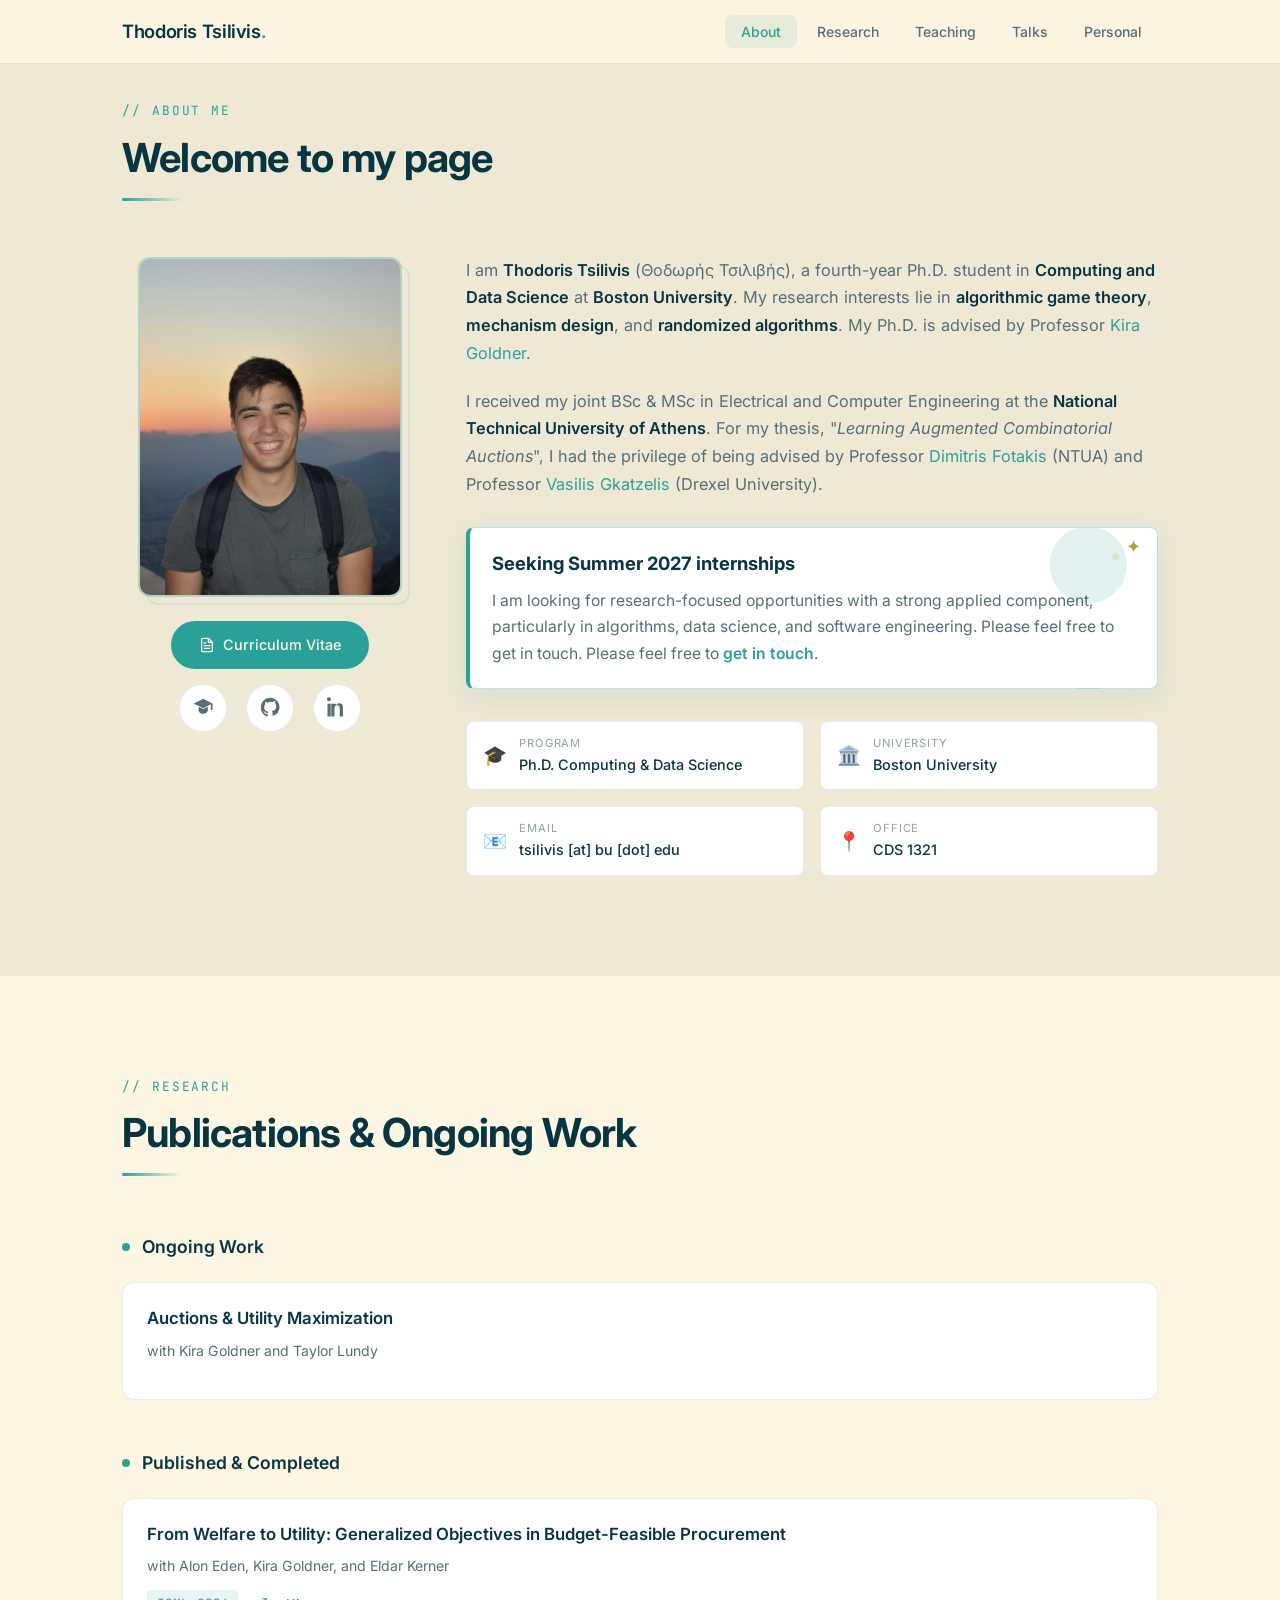
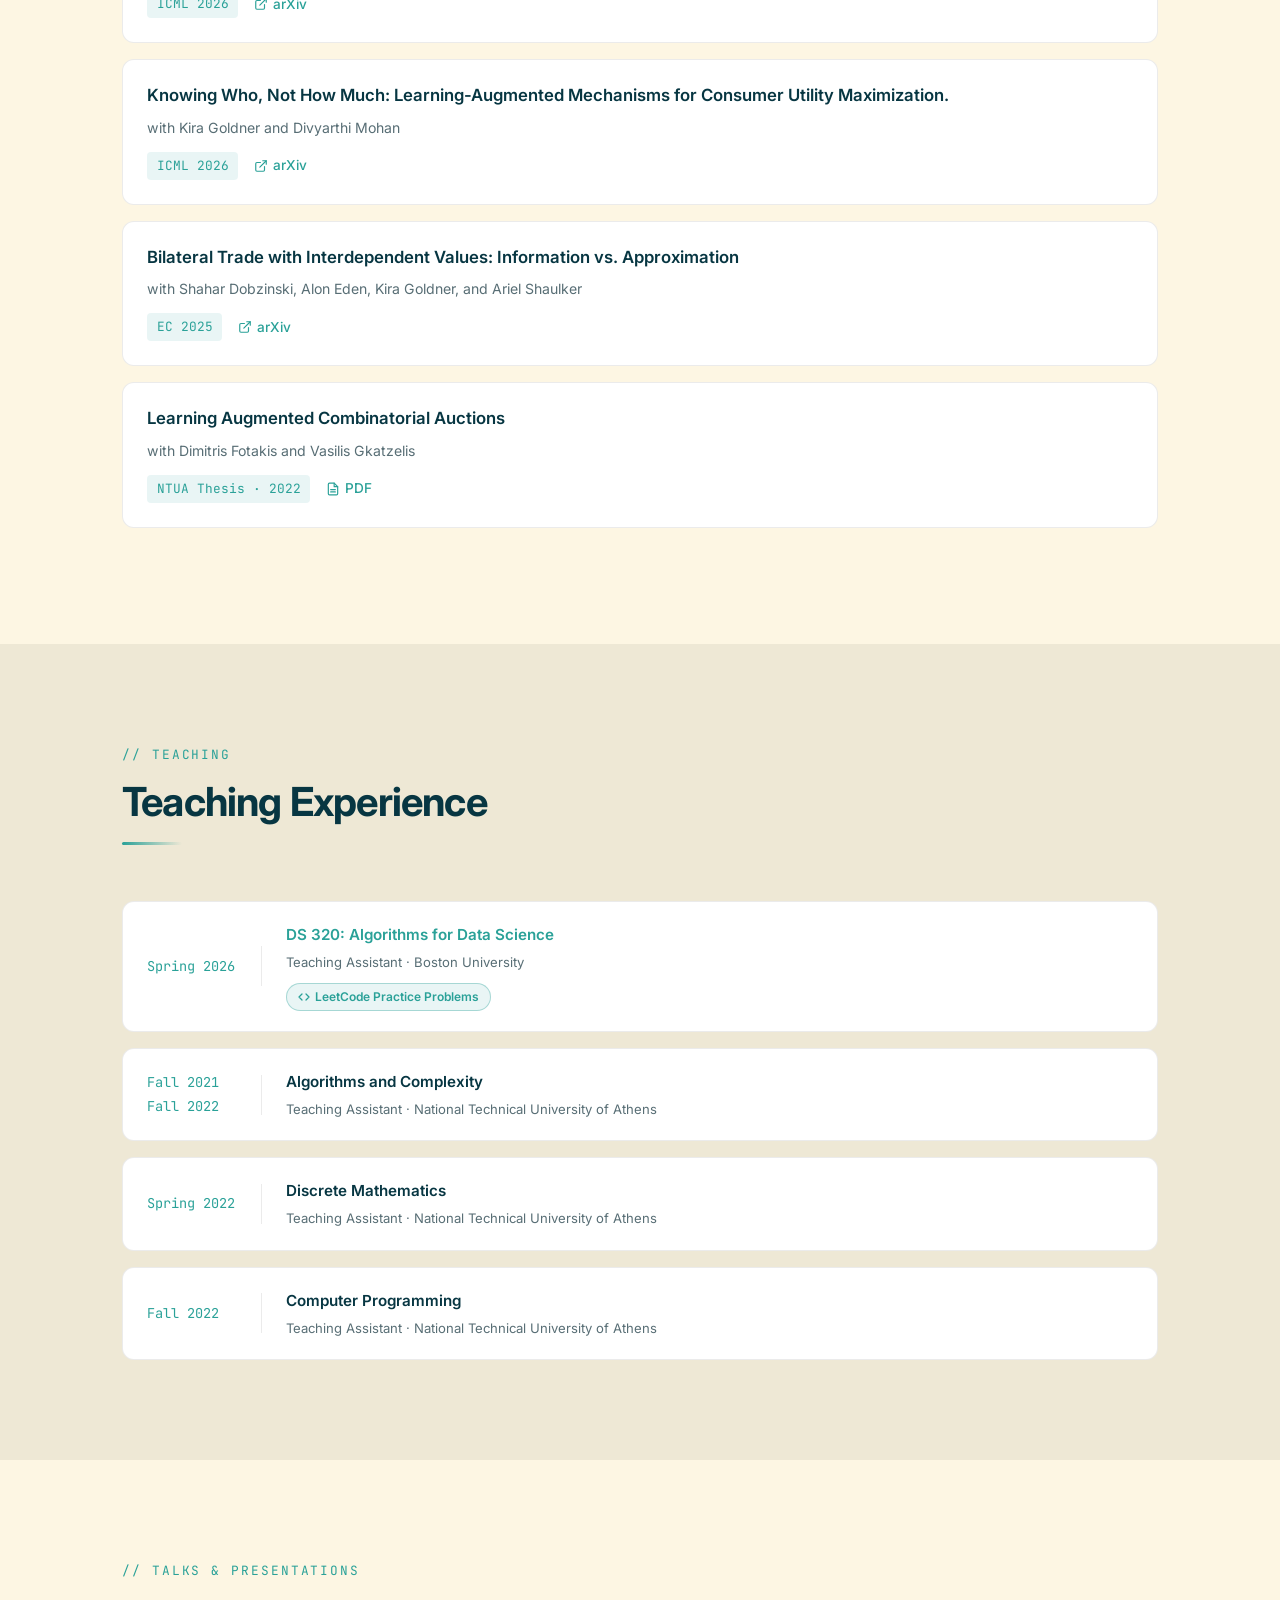
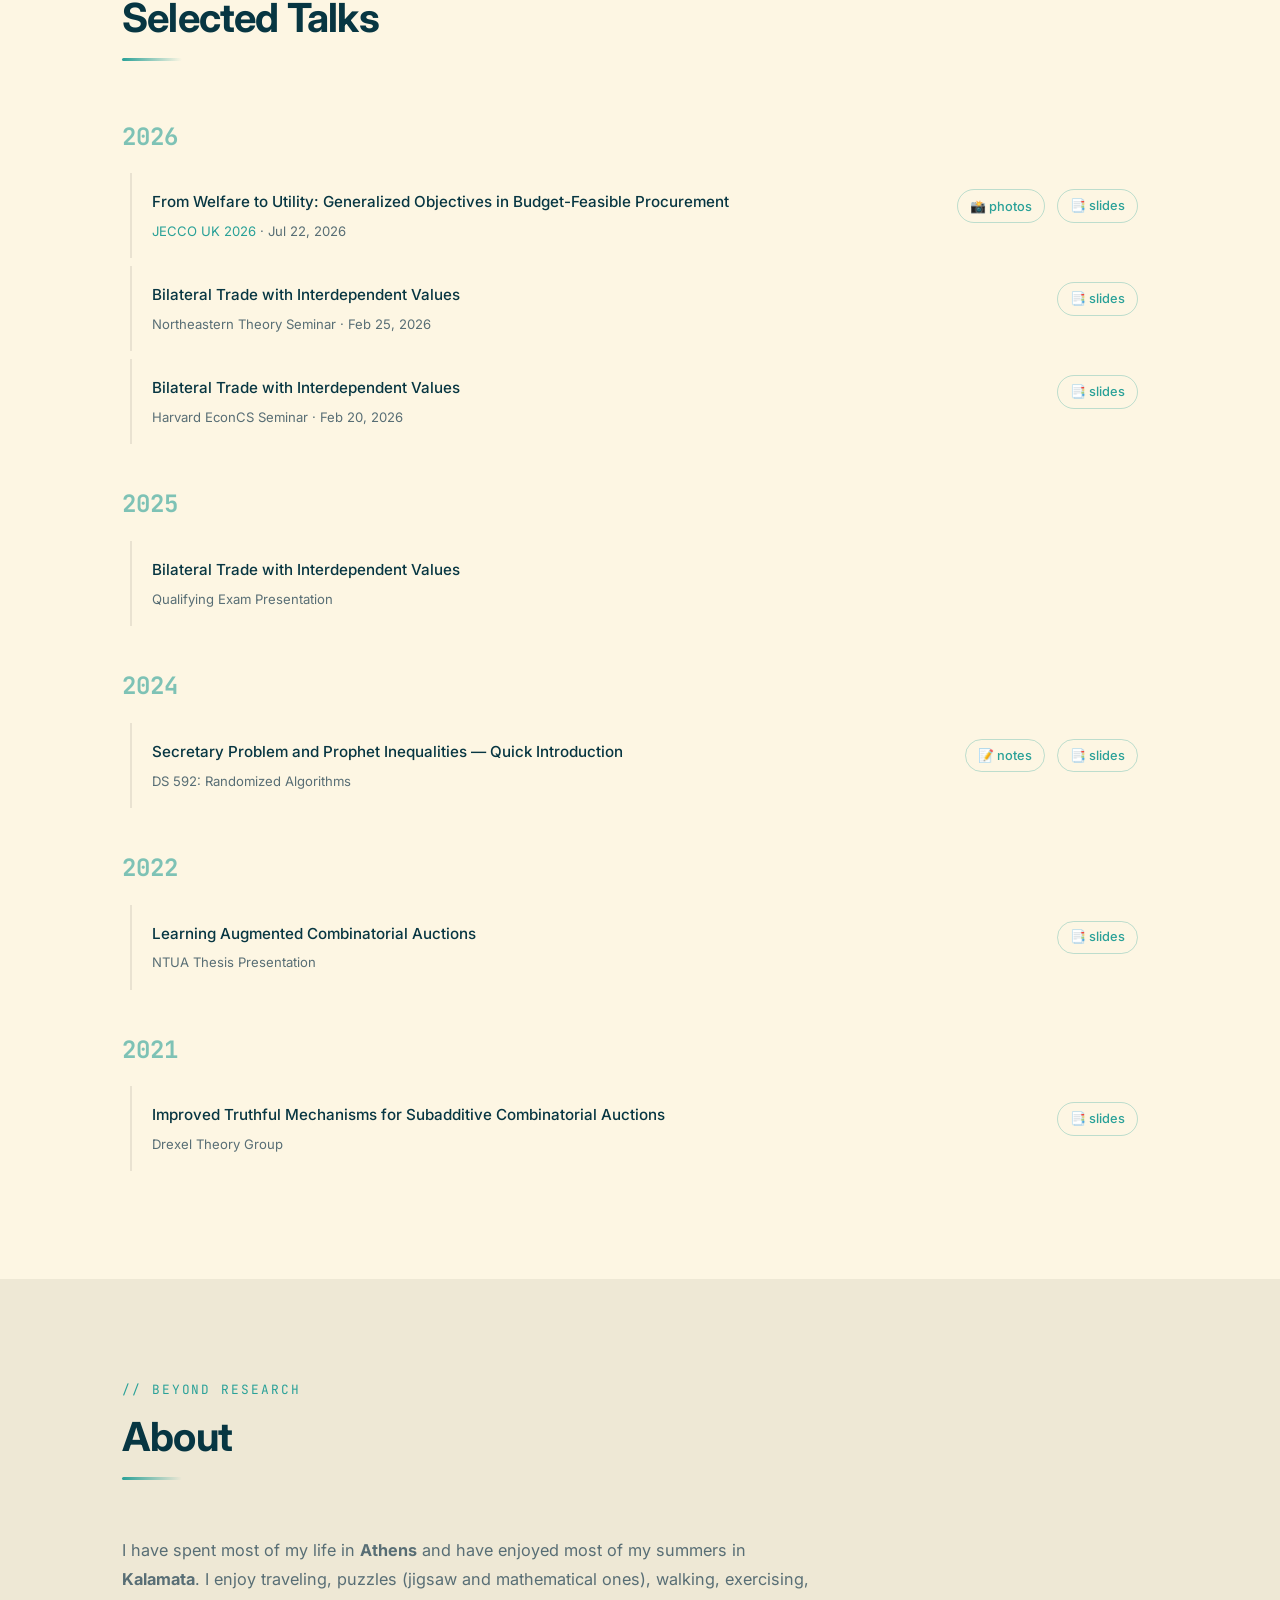
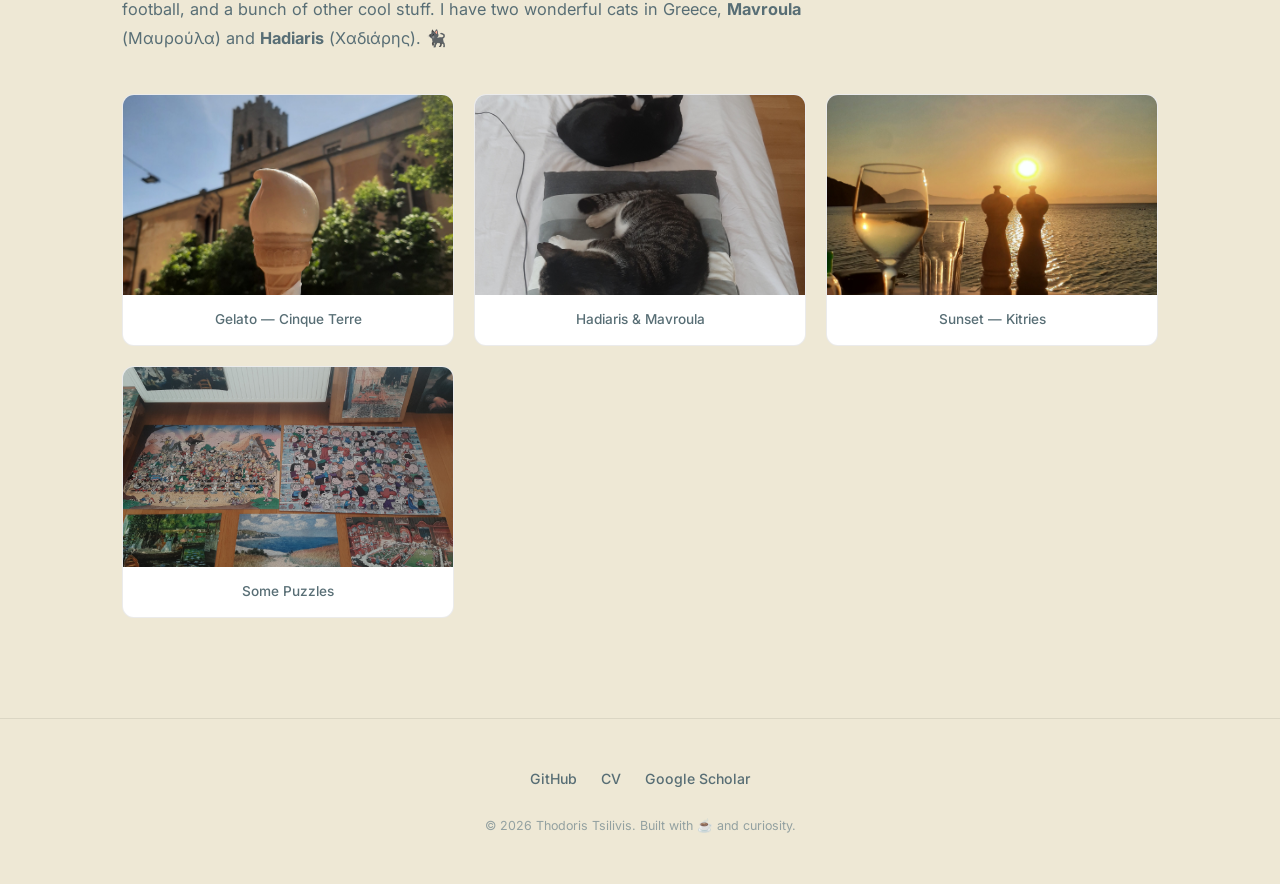
==== commit faa2f911: "Edit" ====
--- a/index.html
+++ b/index.html
@@ -67,7 +67,7 @@
             <img src="assets/profile.jpg" alt="Thodoris Tsilivis" class="about__photo" />
           </div>
           <div style="margin-top: 1.5rem;">
-            <a href="https://raw.githubusercontent.com/Tsiliii/cv/main/cv.pdf" class="btn btn--primary" target="_blank" rel="noopener">
+            <a href="assets/cv.pdf" class="btn btn--primary" target="_blank" rel="noopener">
               <svg width="16" height="16" viewBox="0 0 24 24" fill="none" stroke="currentColor" stroke-width="2"
                 stroke-linecap="round" stroke-linejoin="round">
                 <path d="M14 2H6a2 2 0 0 0-2 2v16a2 2 0 0 0 2 2h12a2 2 0 0 0 2-2V8z" />
@@ -121,8 +121,8 @@
           <aside class="availability" aria-label="Internship availability">
             <h3>Seeking Summer 2027 internships</h3>
             <p>
-              I am looking for research-oriented roles in theoretical computer science, data science, and software
-              engineering. Please feel free to <a href="mailto:tsilivis@bu.edu">get in touch</a>.
+              I am looking for research-focused opportunities with a strong applied component, particularly in algorithms, data science, and software engineering. 
+              Please feel free to get in touch. Please feel free to <a href="mailto:tsilivis@bu.edu">get in touch</a>.
             </p>
           </aside>
 
@@ -529,7 +529,7 @@
     <div class="container">
       <div class="footer__links">
         <a href="https://github.com/Tsiliii" target="_blank" rel="noopener">GitHub</a>
-        <a href="https://raw.githubusercontent.com/Tsiliii/cv/main/cv.pdf" target="_blank" rel="noopener">CV</a>
+        <a href="assets/cv.pdf" target="_blank" rel="noopener">CV</a>
         <a href="https://scholar.google.com/citations?user=tx36ugQAAAAJ&hl=en" target="_blank" rel="noopener">Google
           Scholar</a>
       </div>
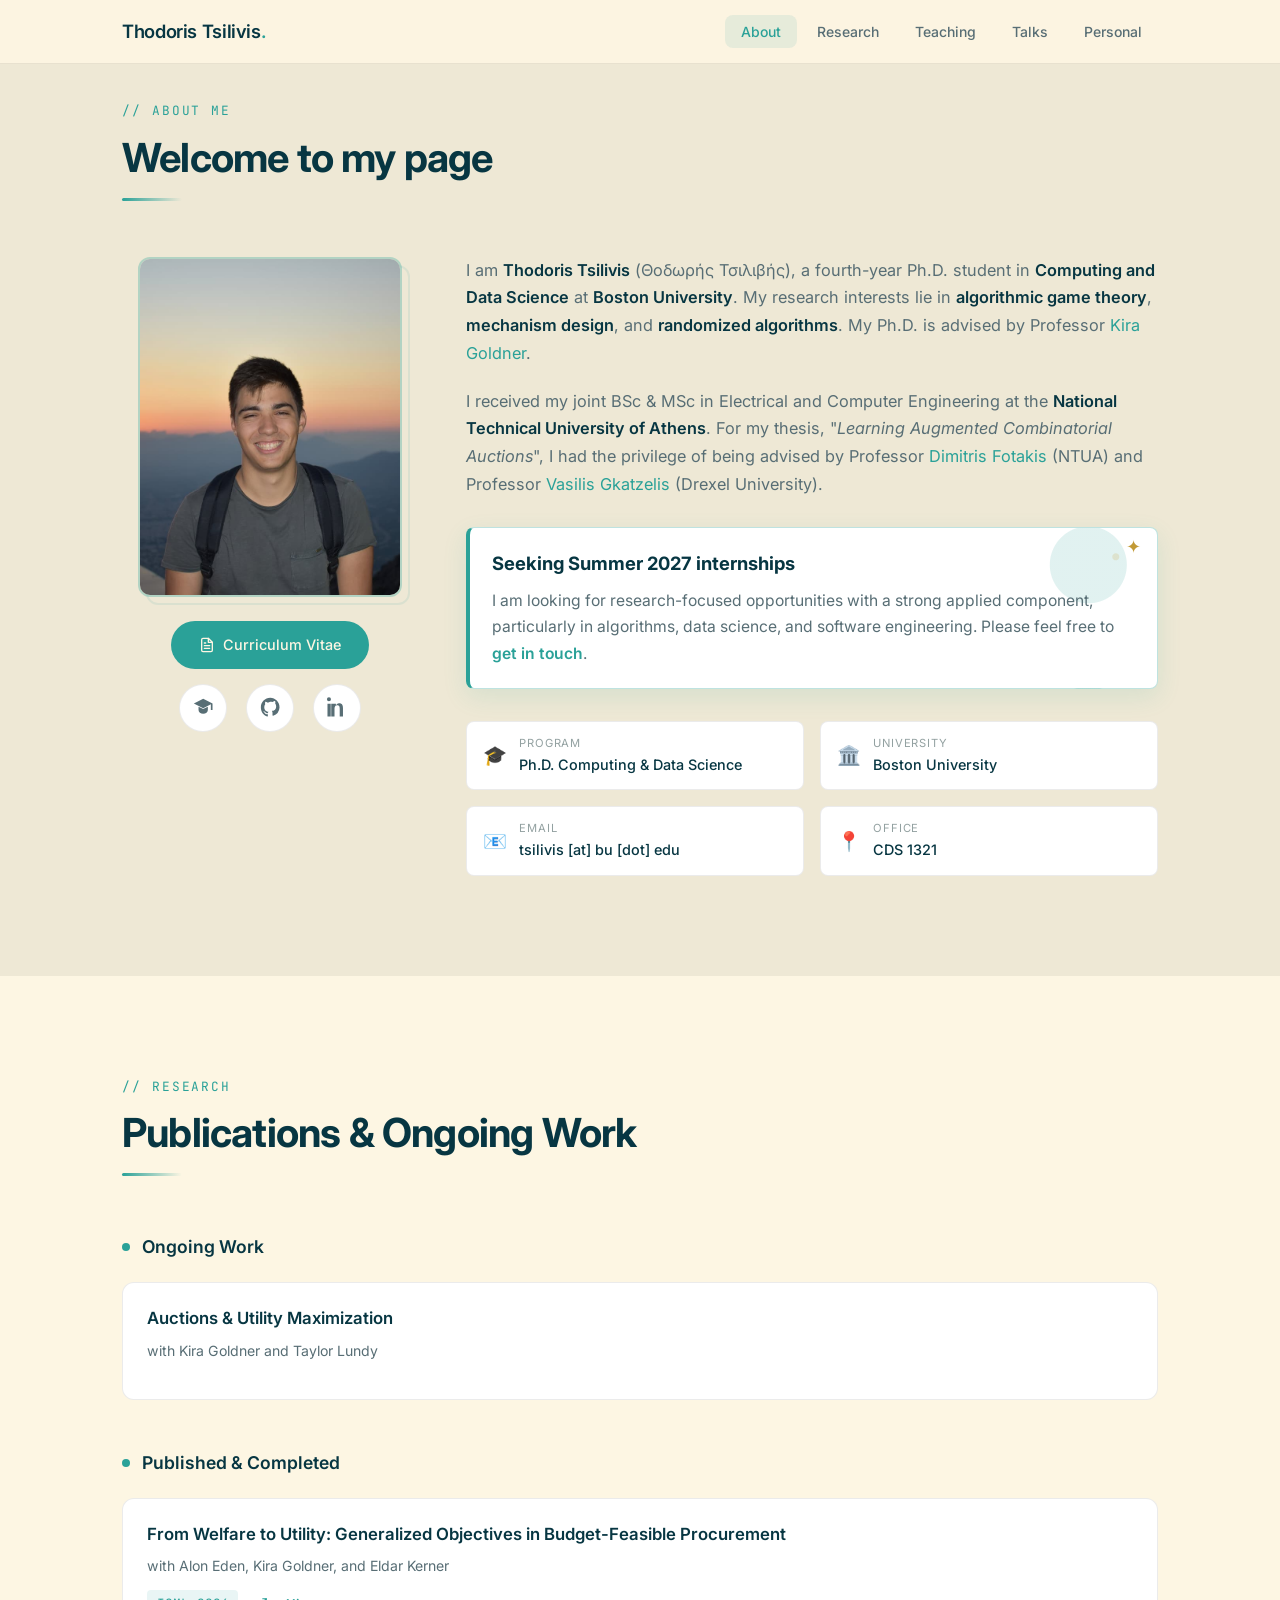
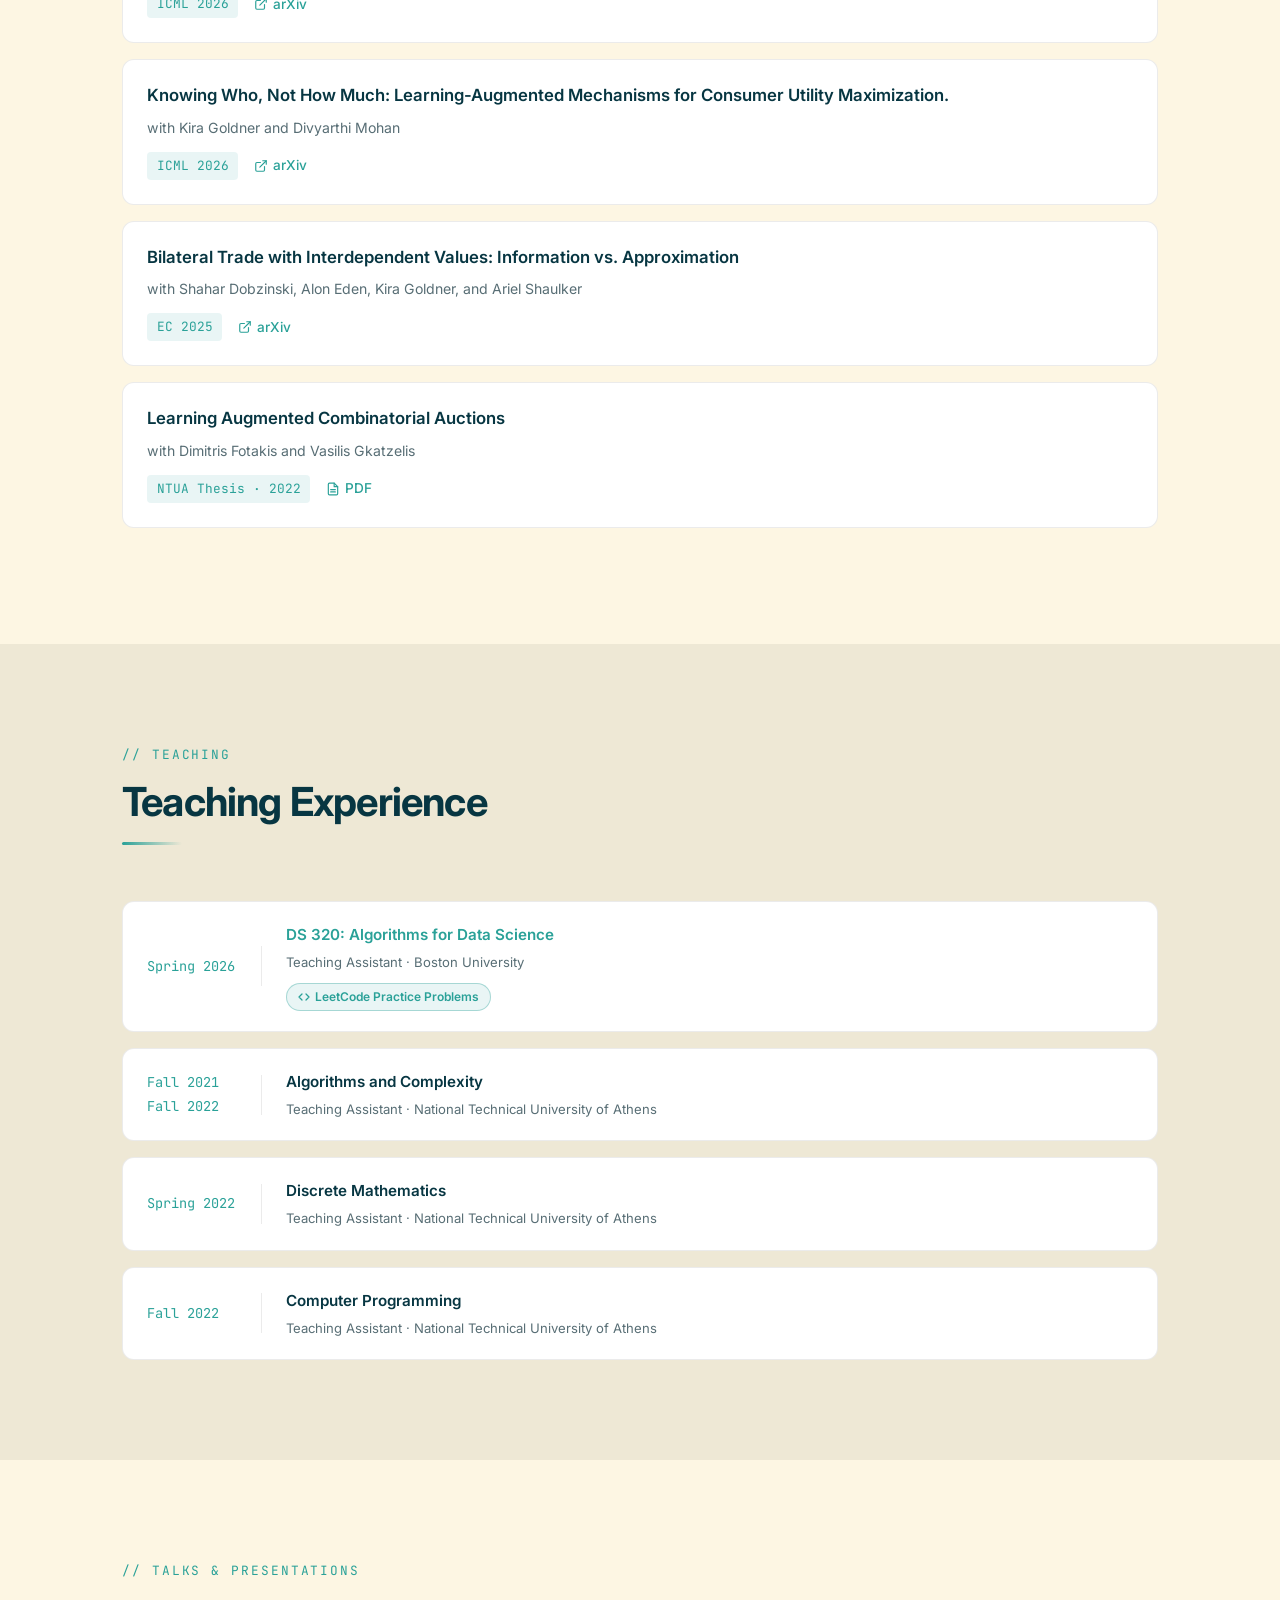
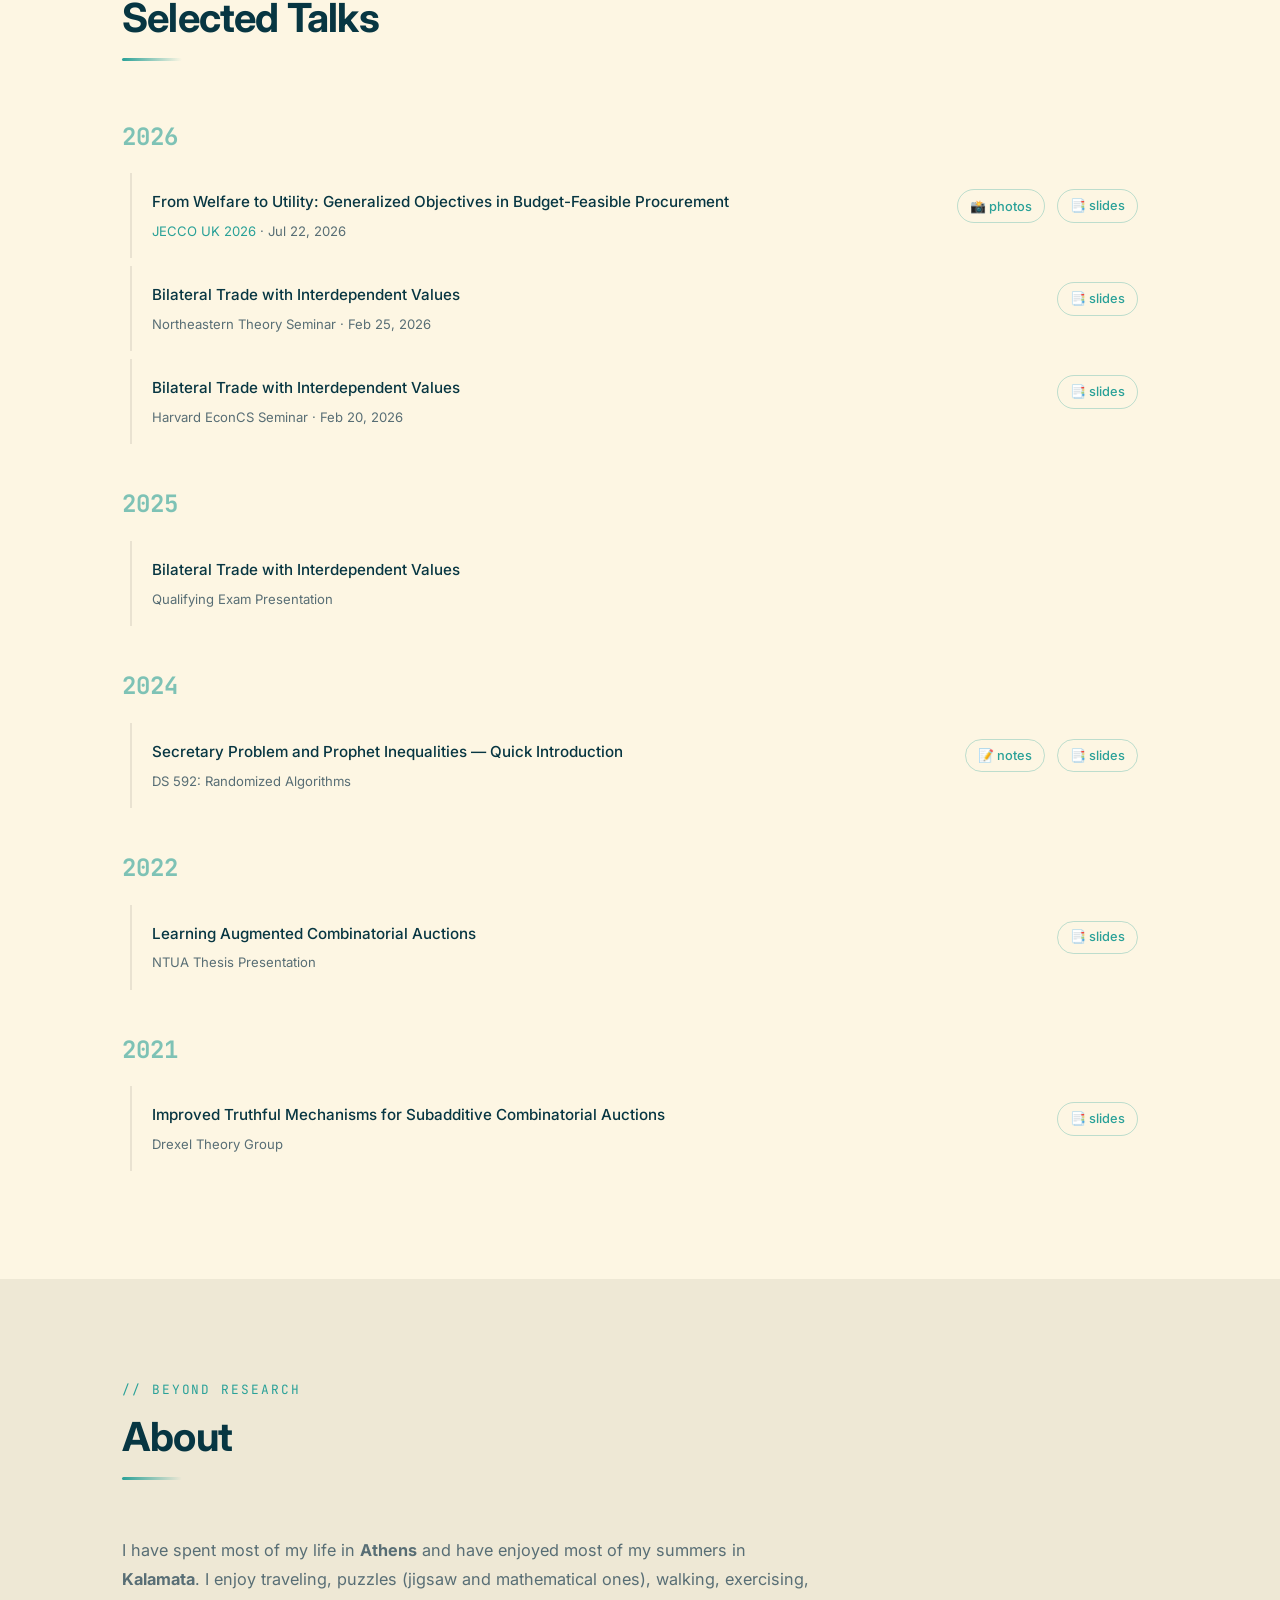
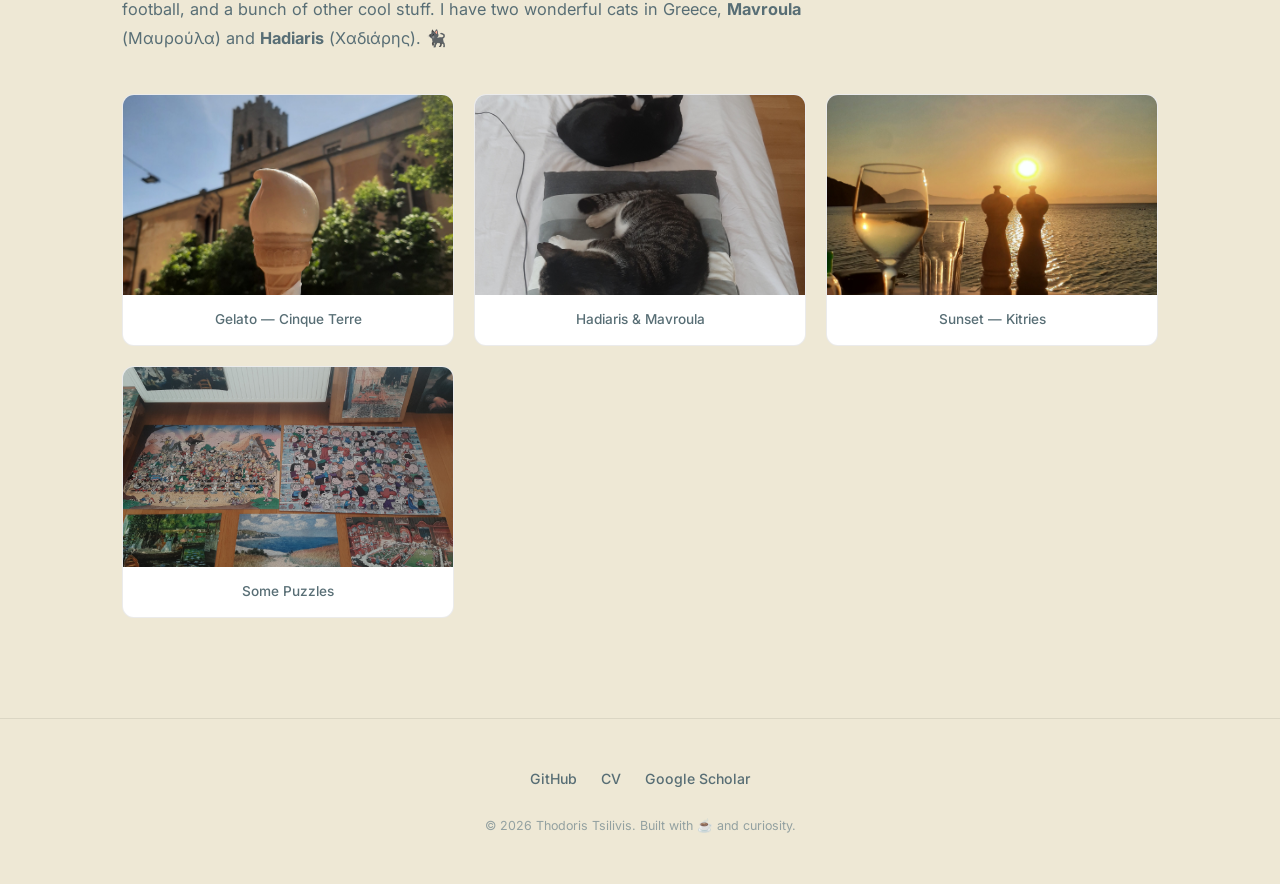
==== commit 3d7c3845: "Edit" ====
--- a/index.html
+++ b/index.html
@@ -122,7 +122,7 @@
             <h3>Seeking Summer 2027 internships</h3>
             <p>
               I am looking for research-focused opportunities with a strong applied component, particularly in algorithms, data science, and software engineering. 
-              Please feel free to get in touch. Please feel free to <a href="mailto:tsilivis@bu.edu">get in touch</a>.
+              Please feel free to <a href="mailto:tsilivis@bu.edu">get in touch</a>.
             </p>
           </aside>
 
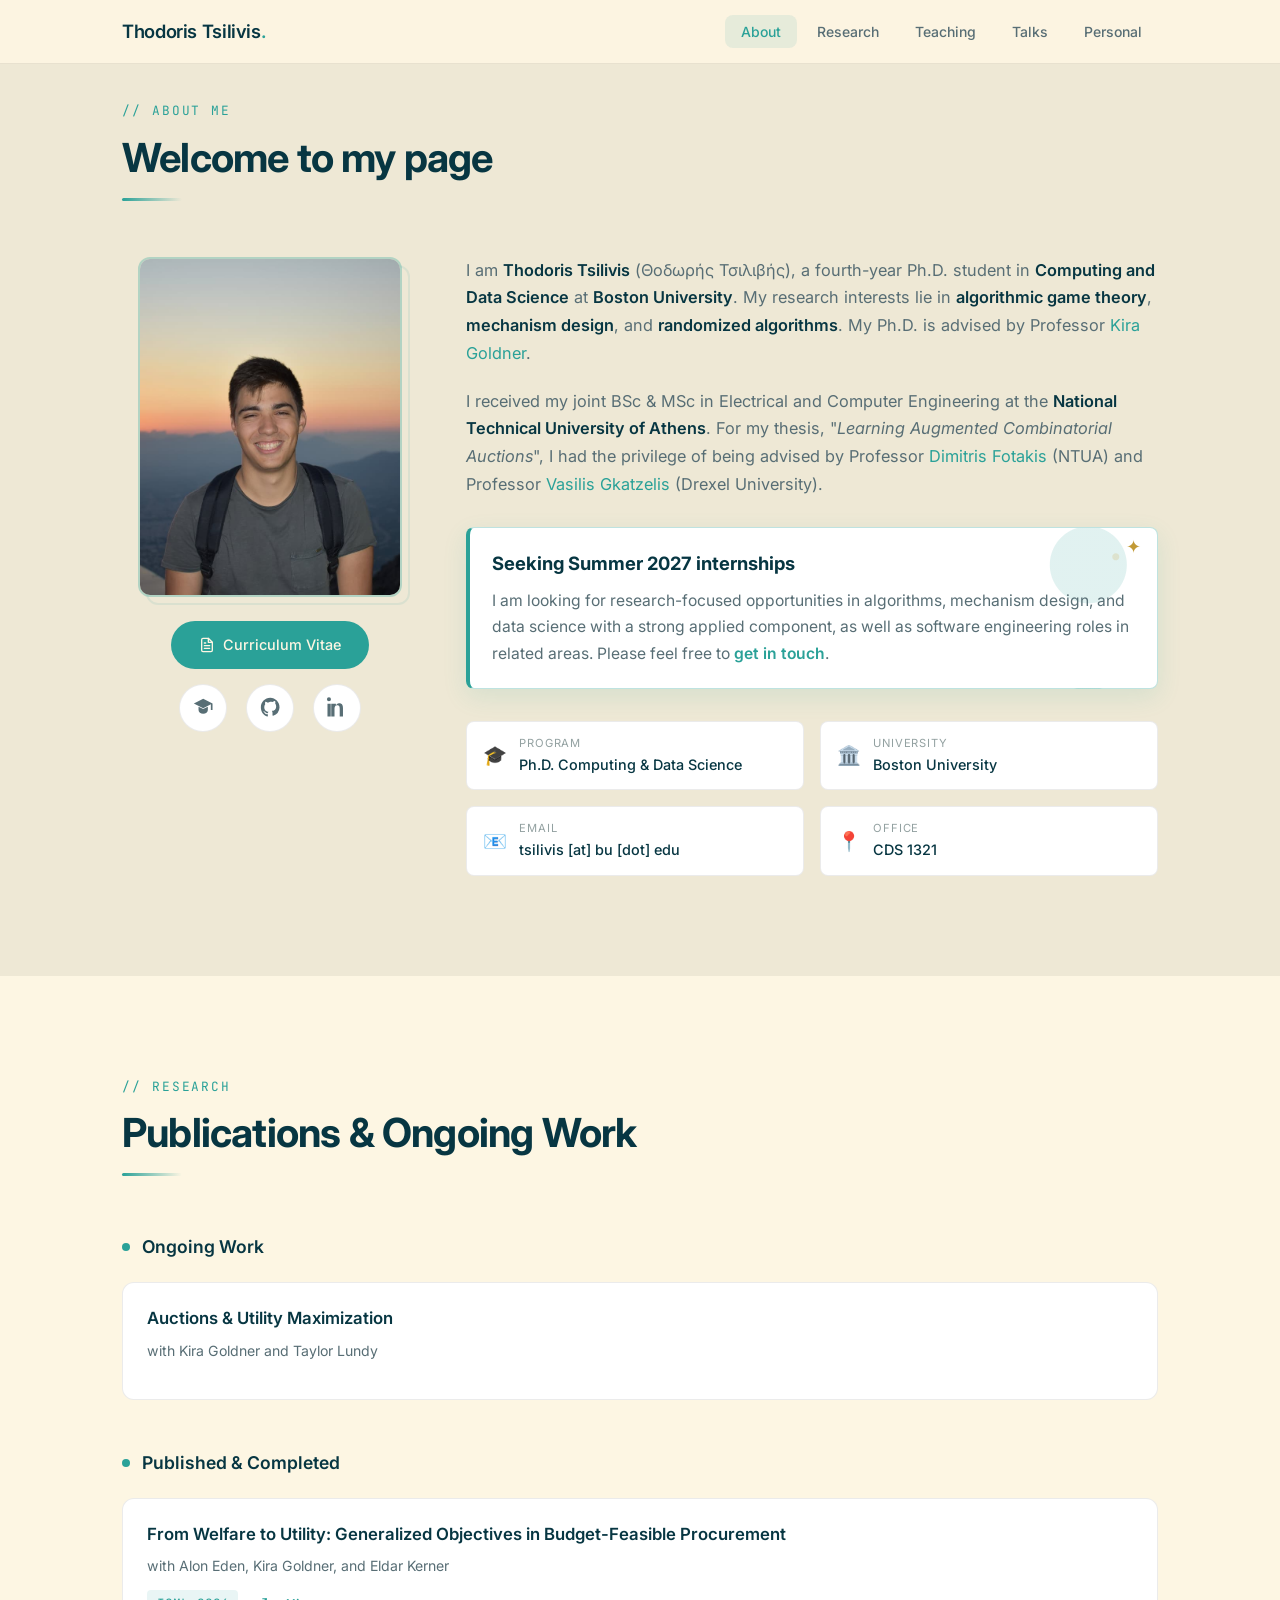
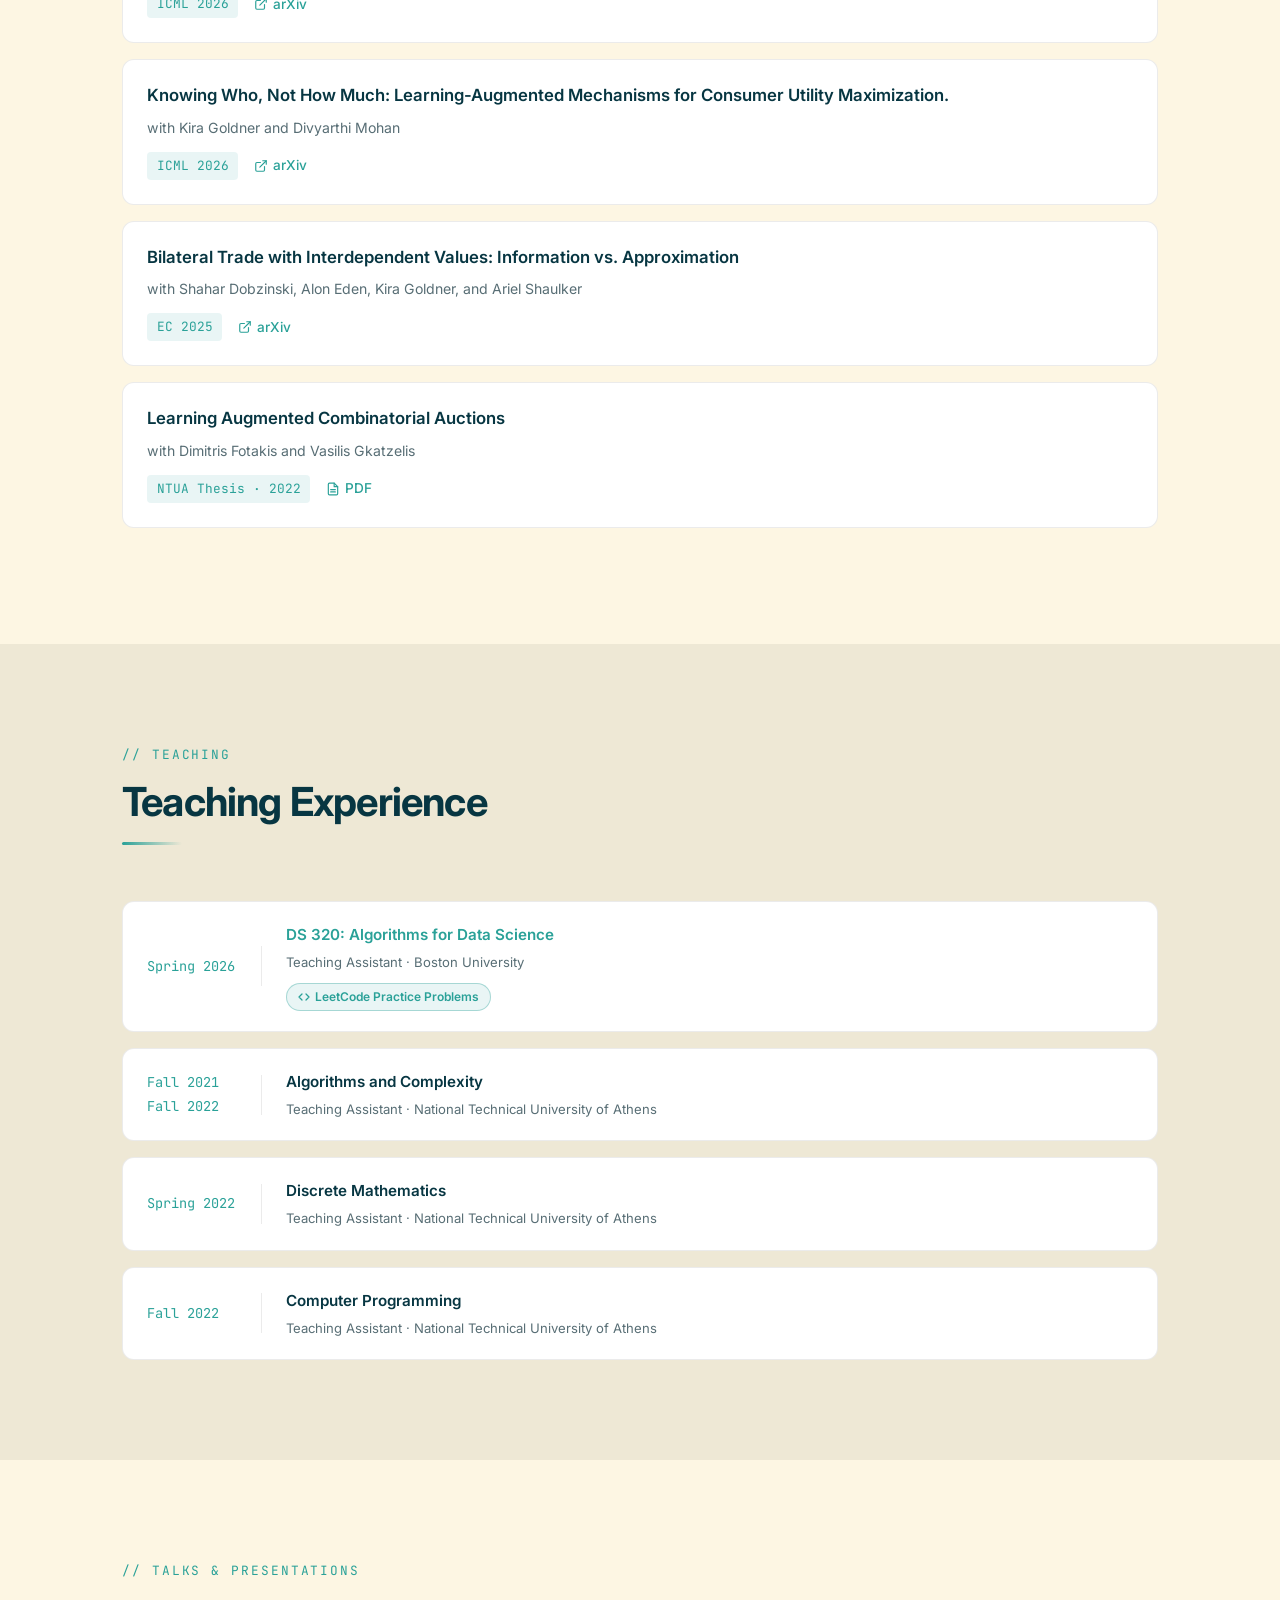
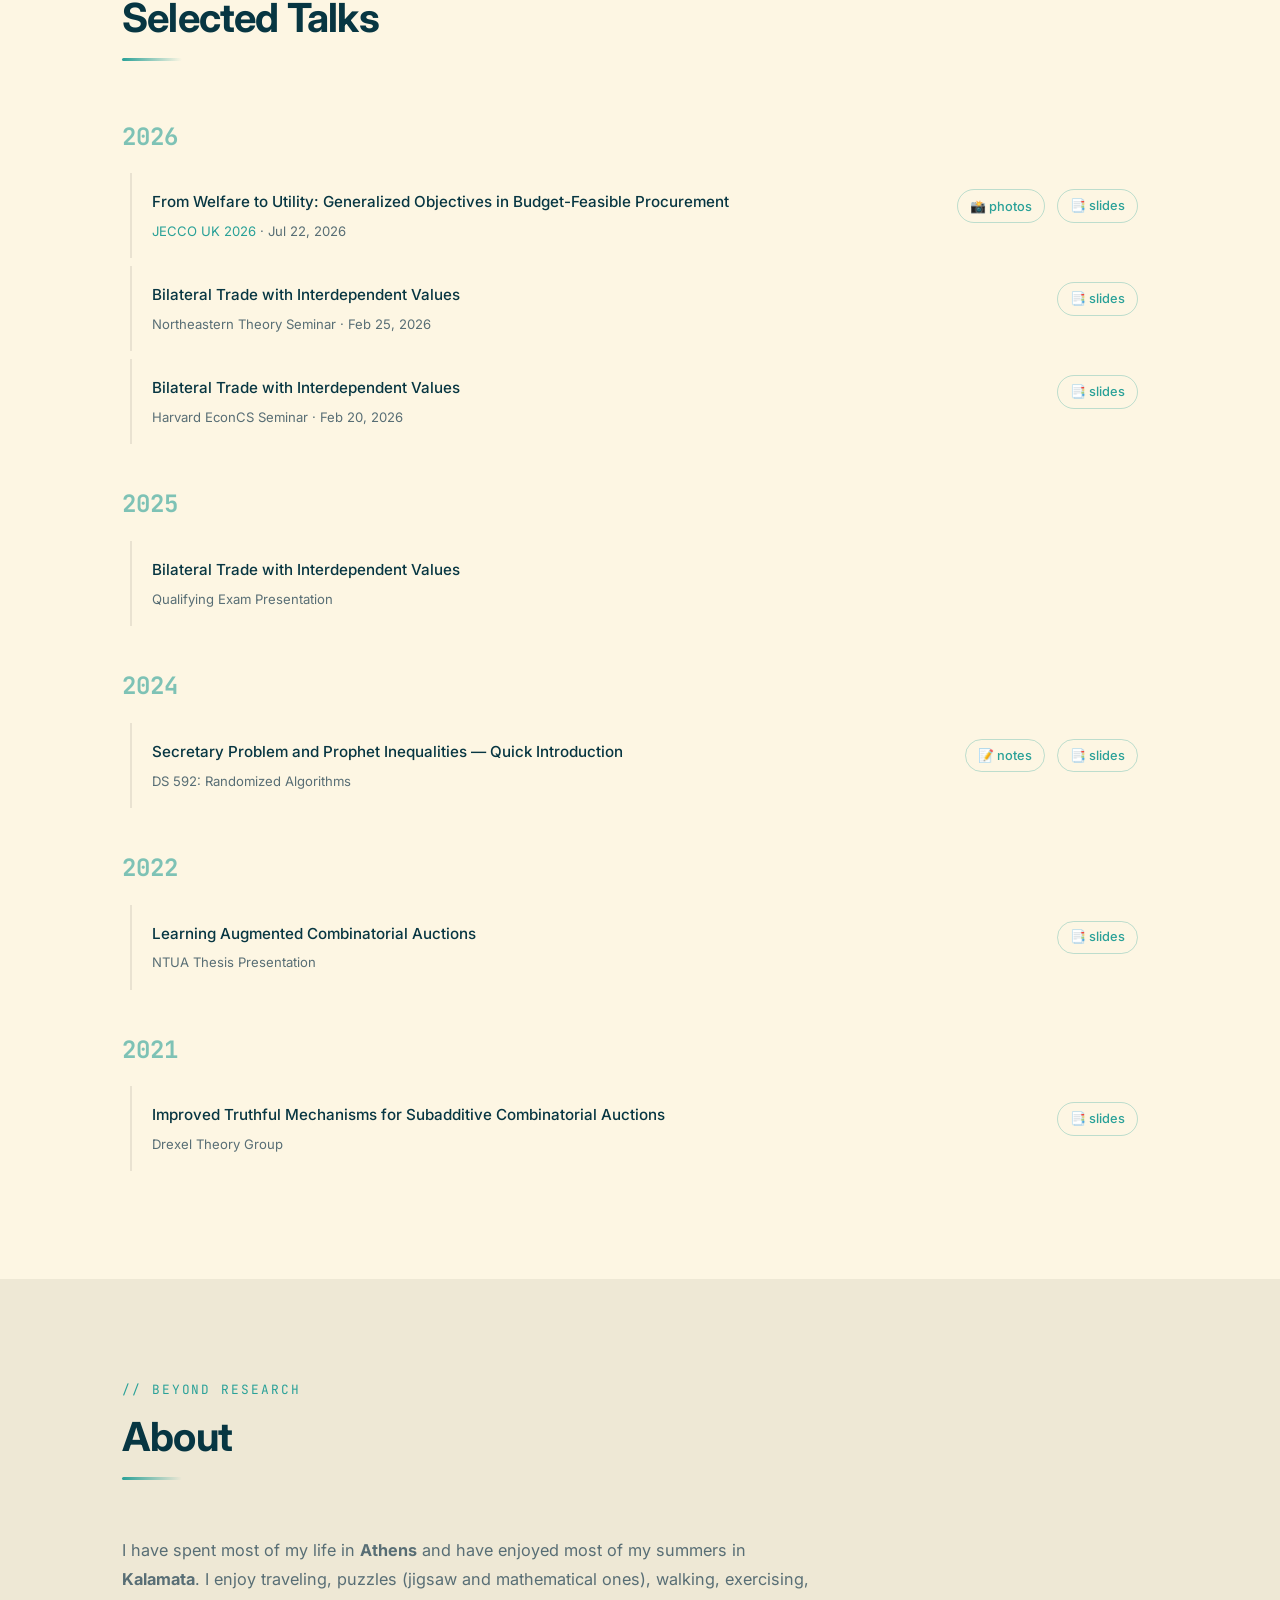
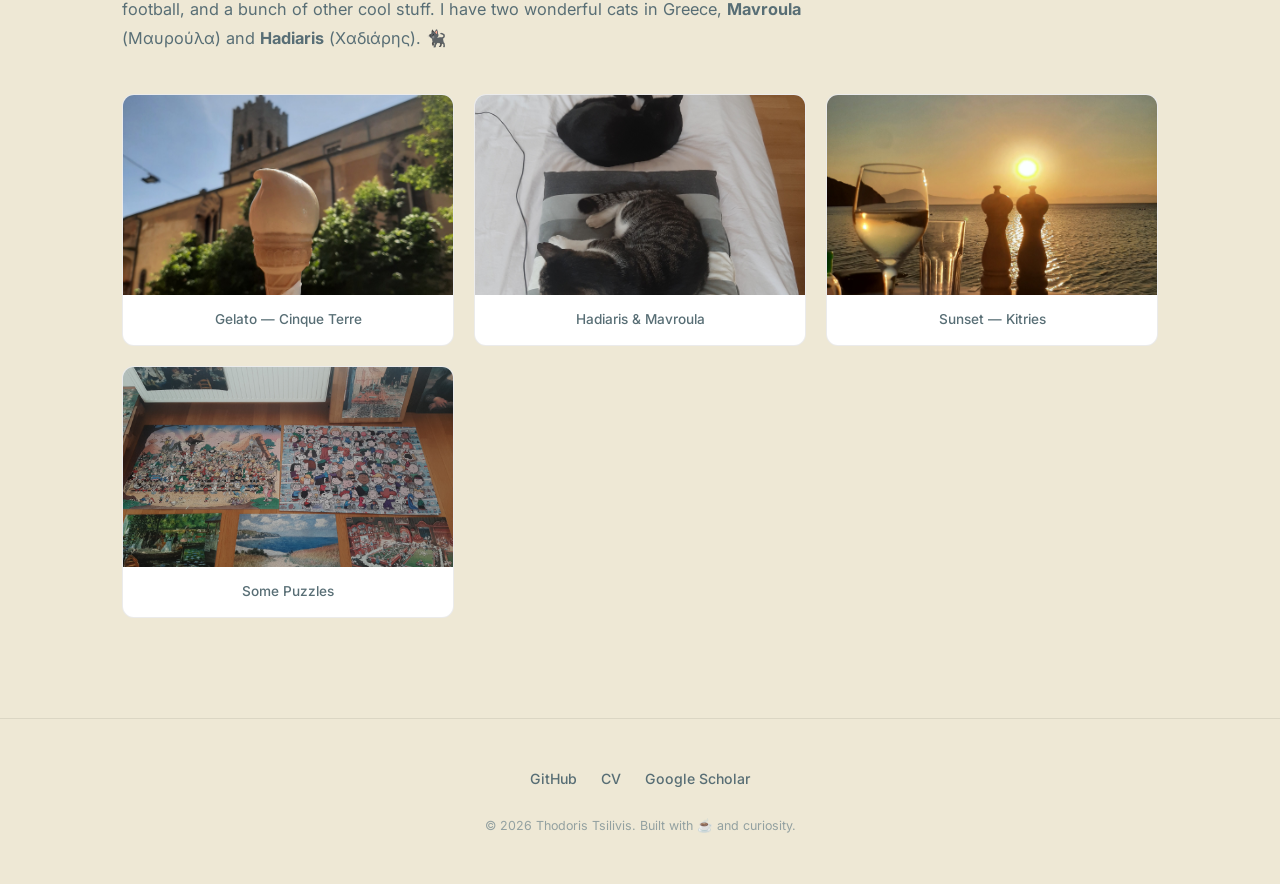
==== commit 24424e9f: "Minor edits." ====
--- a/index.html
+++ b/index.html
@@ -121,7 +121,8 @@
           <aside class="availability" aria-label="Internship availability">
             <h3>Seeking Summer 2027 internships</h3>
             <p>
-              I am looking for research-focused opportunities with a strong applied component, particularly in algorithms, data science, and software engineering. 
+              I am looking for research-focused opportunities in algorithms, mechanism design, and data science with 
+              a strong applied component, as well as software engineering roles in related areas.
               Please feel free to <a href="mailto:tsilivis@bu.edu">get in touch</a>.
             </p>
           </aside>
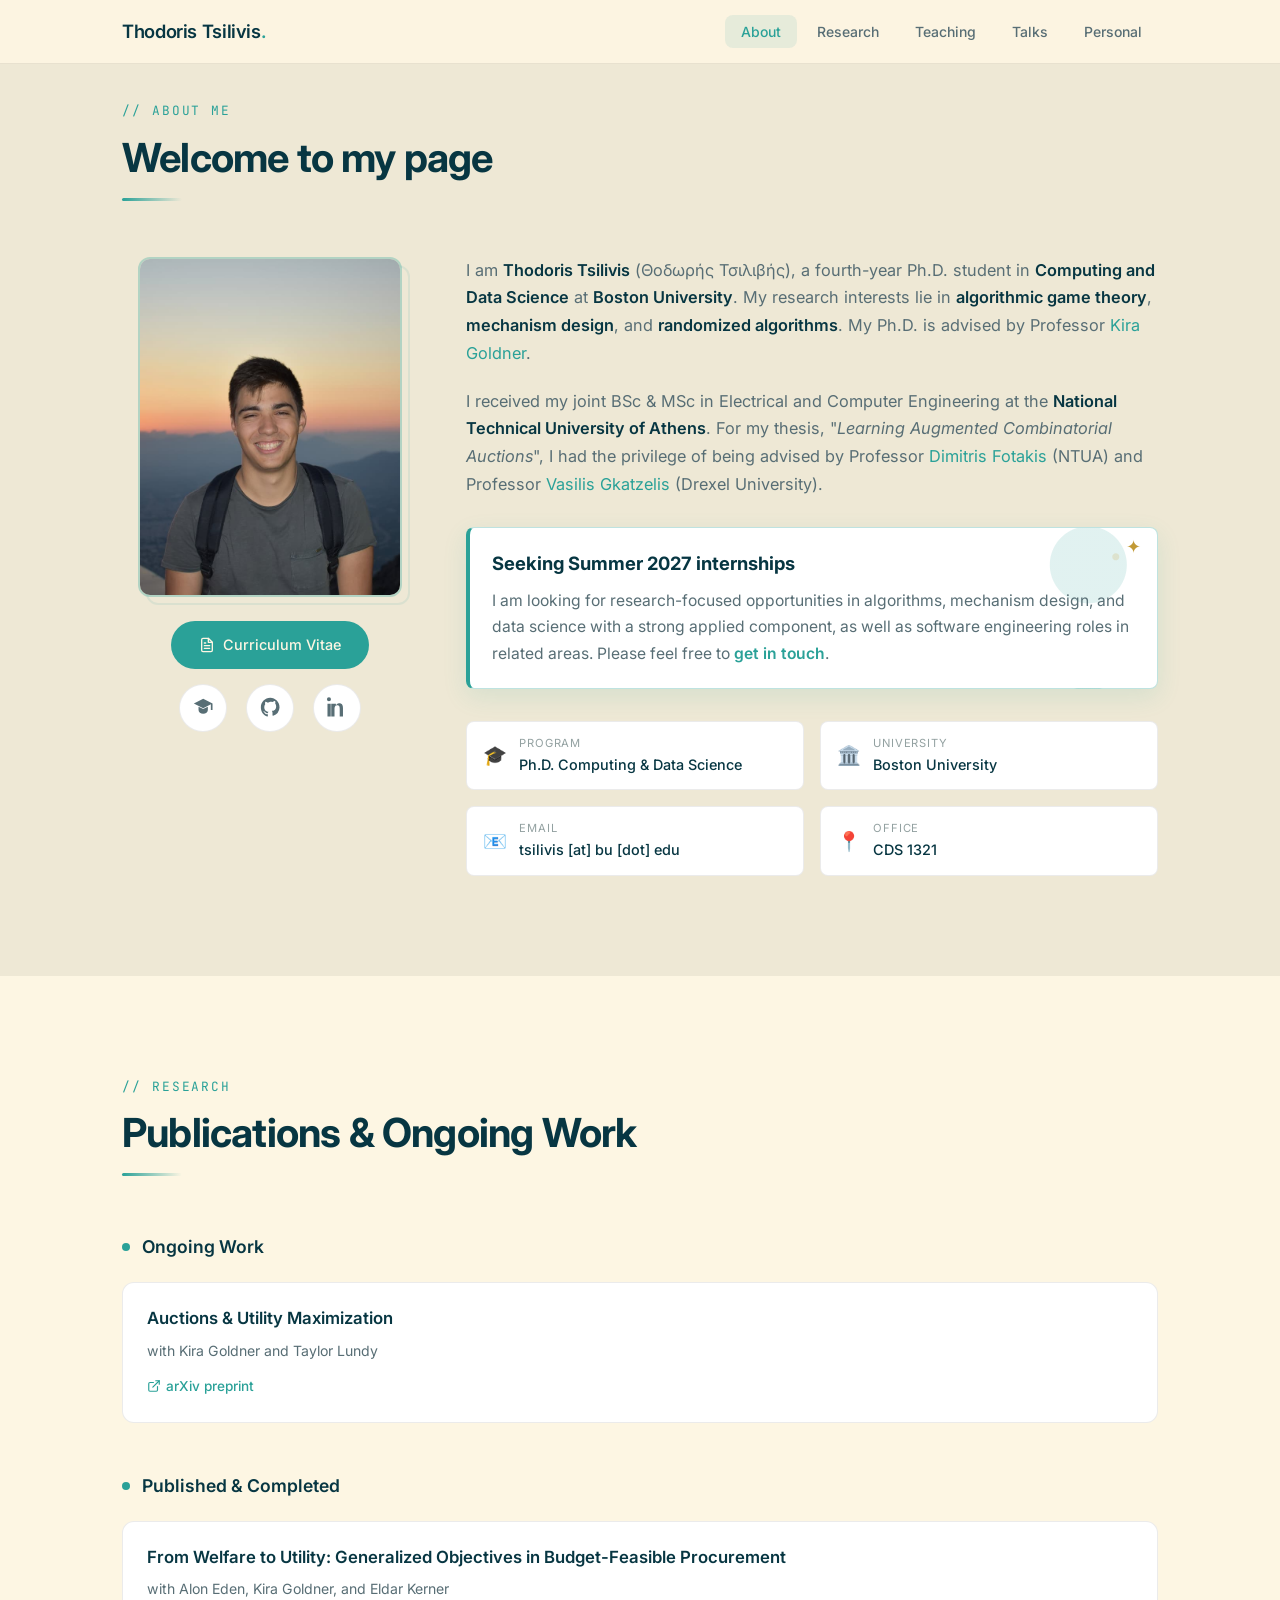
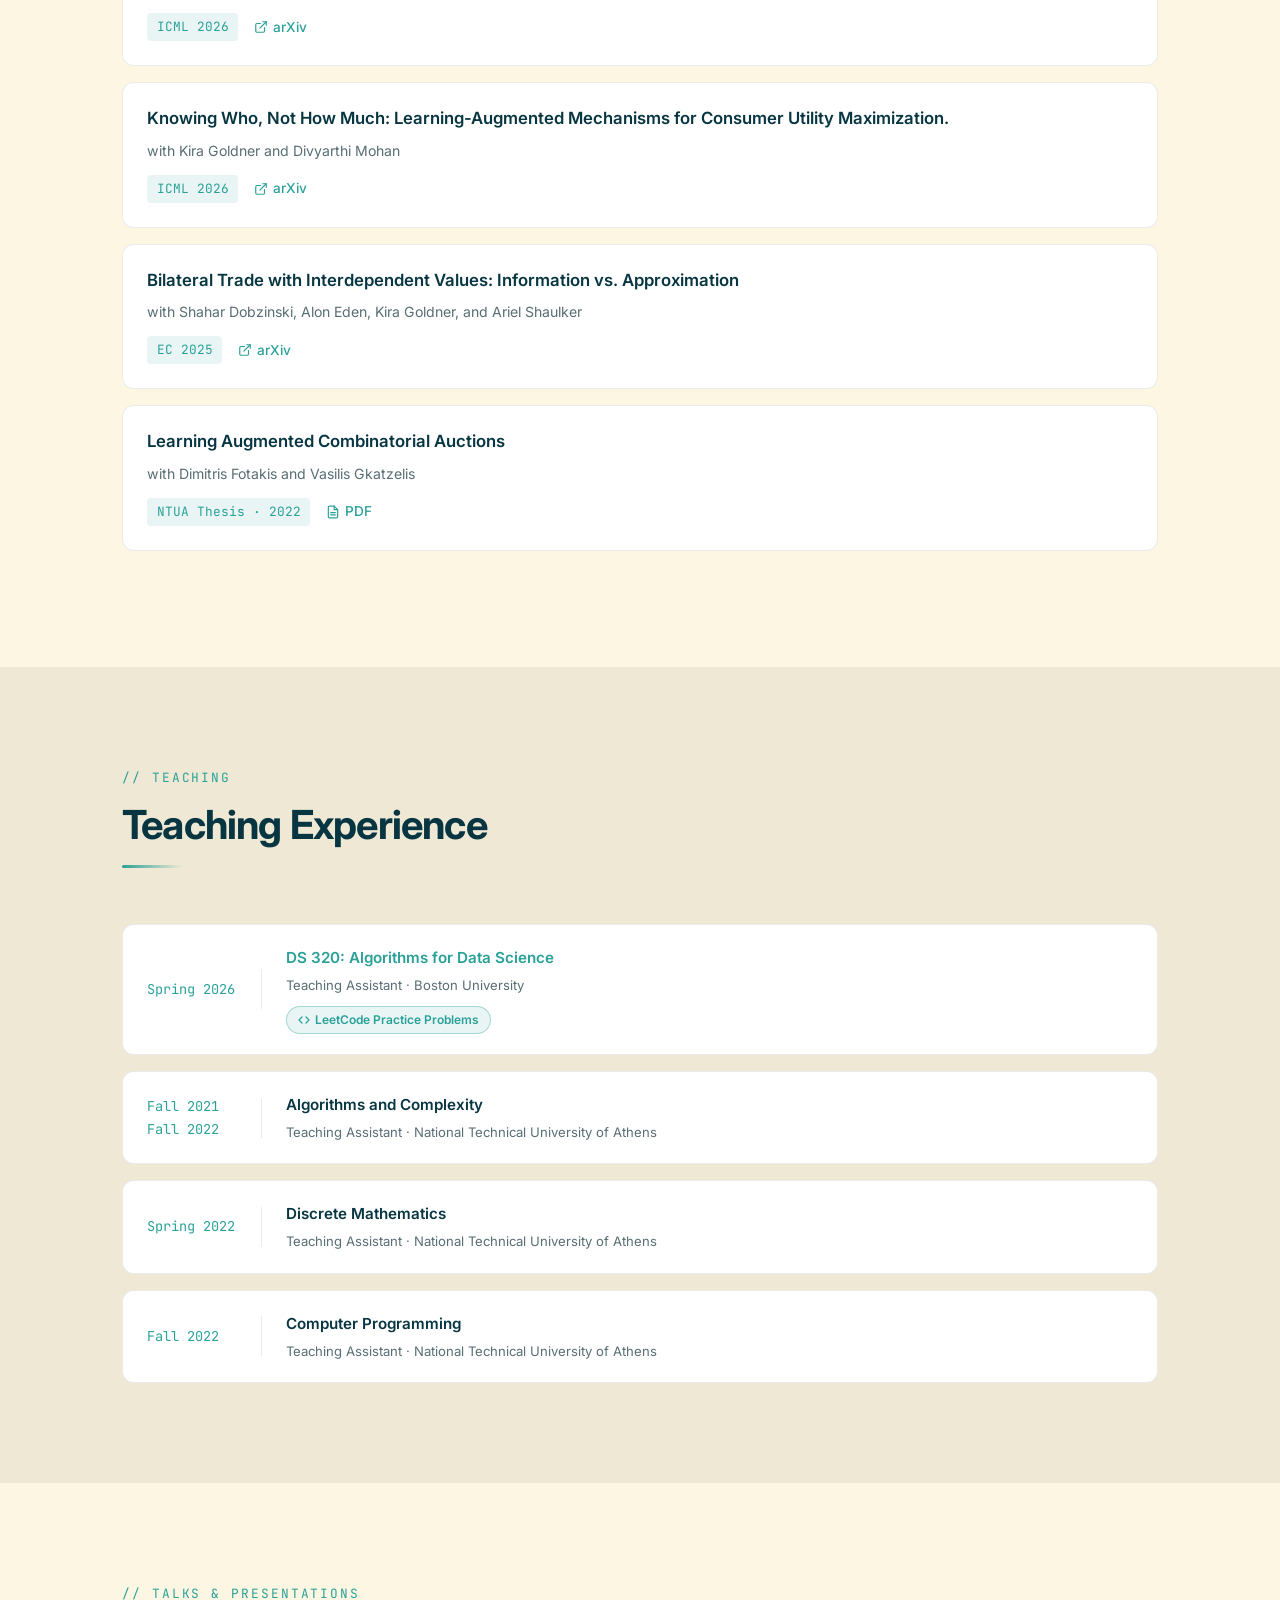
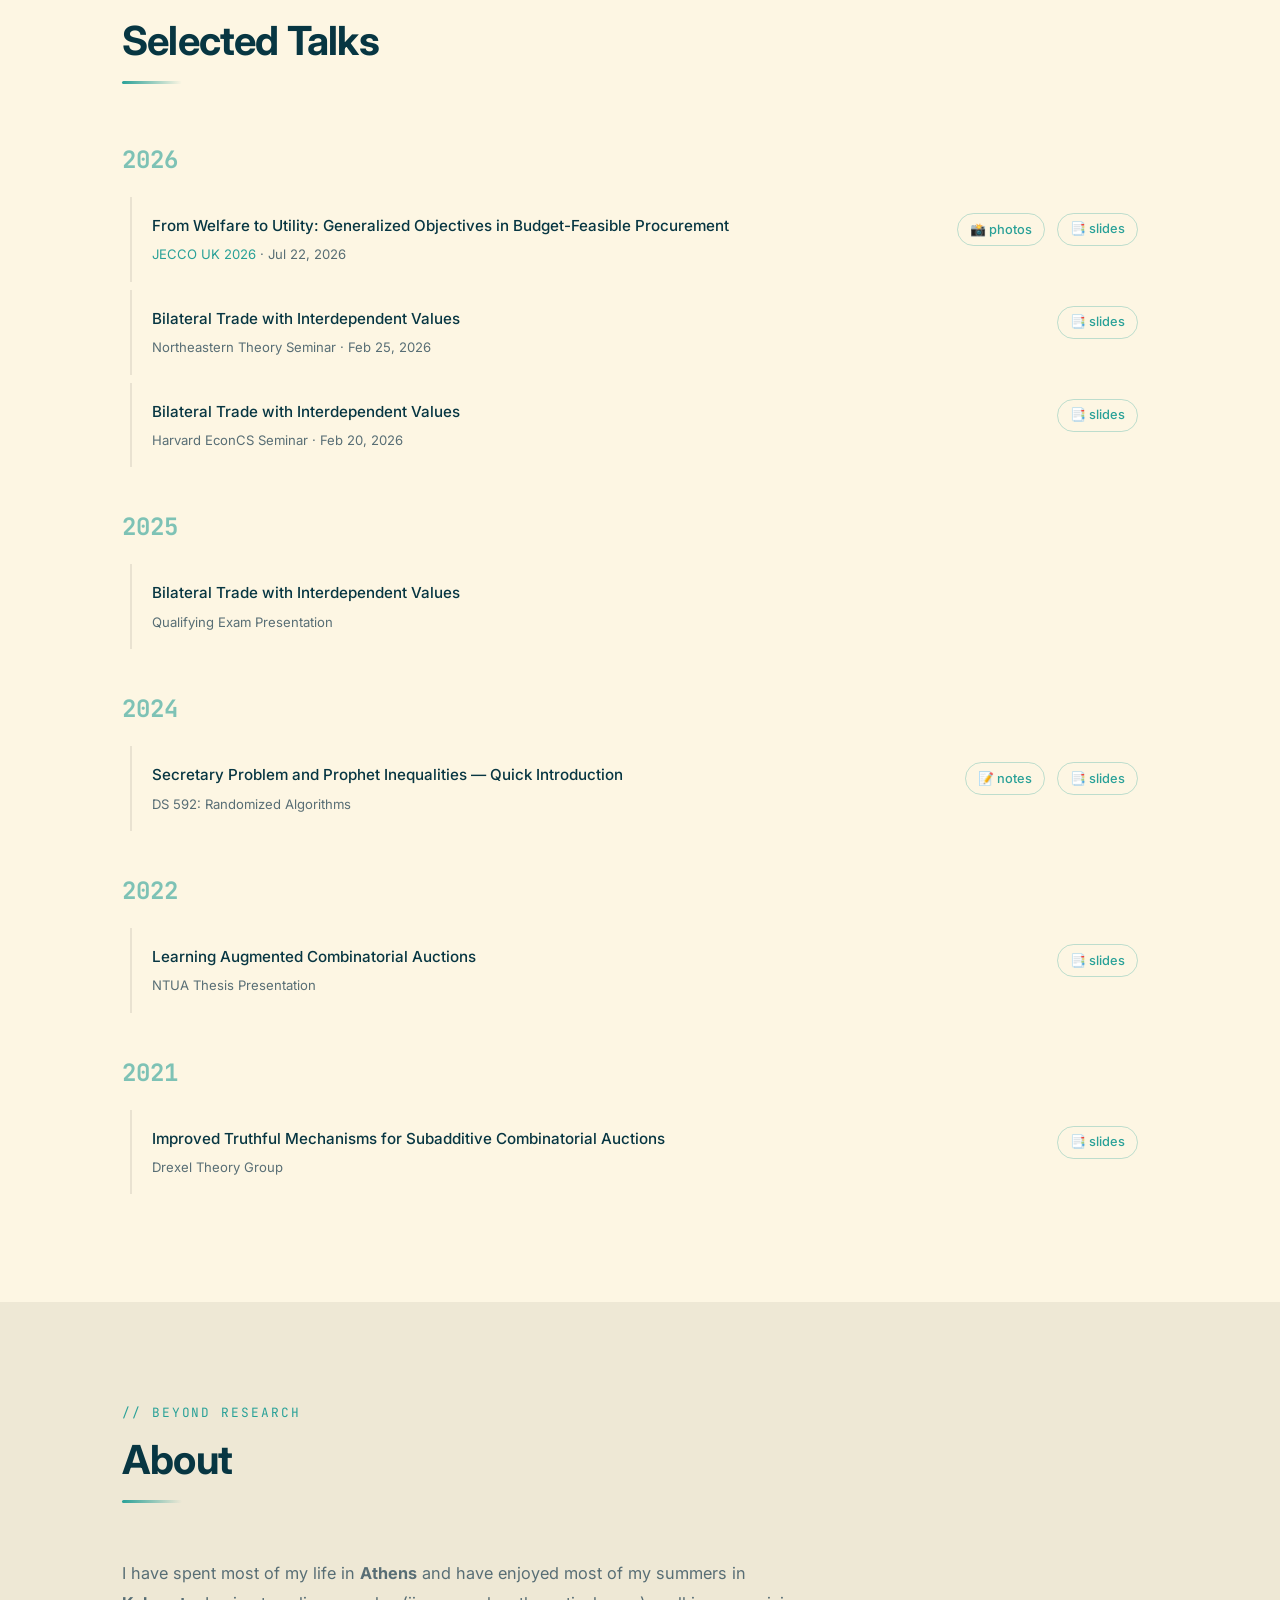
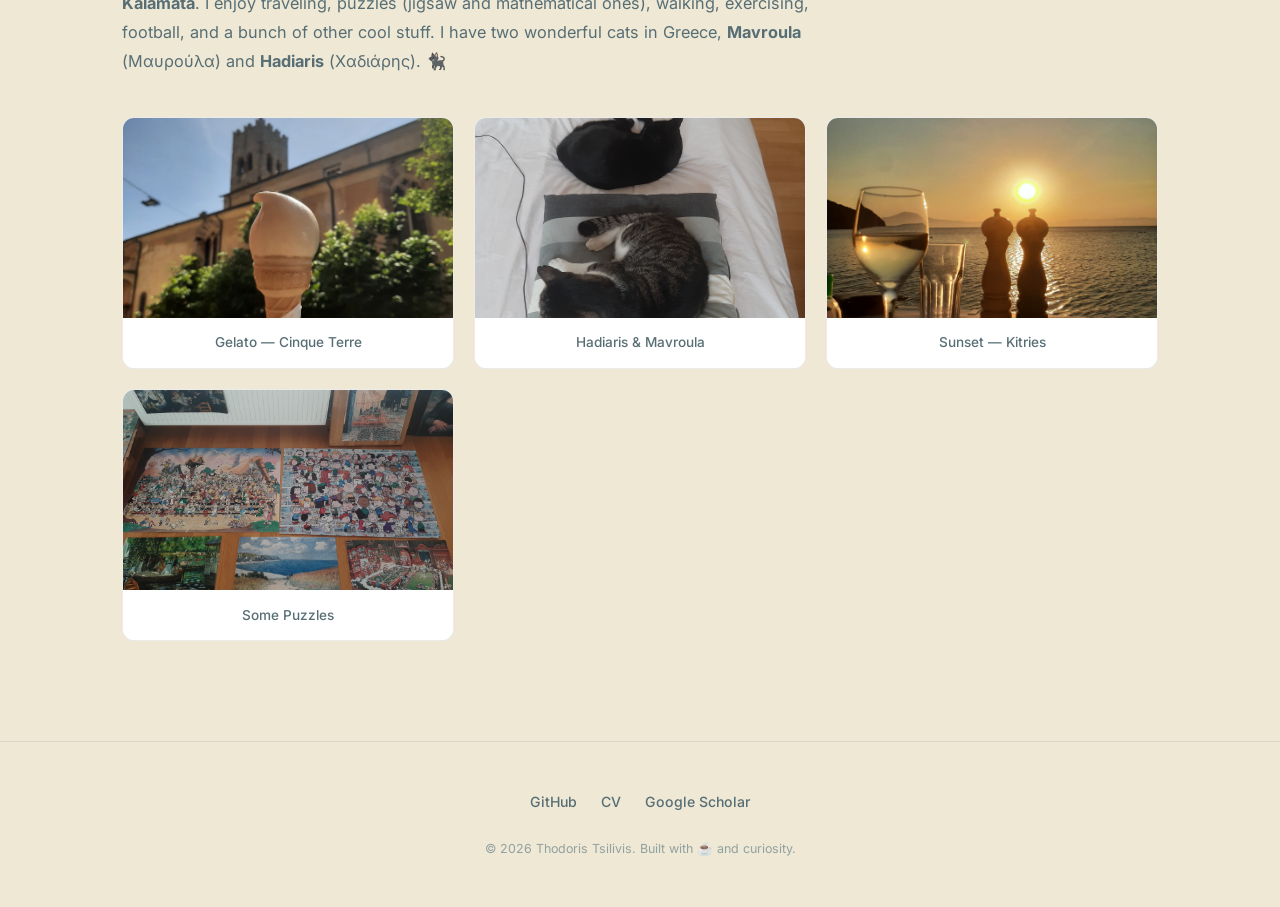
==== commit 61f7c89d: "Minor Changes" ====
--- a/index.html
+++ b/index.html
@@ -179,6 +179,17 @@
         <div class="paper-card">
           <h4 class="paper-card__title">Auctions & Utility Maximization</h4>
           <p class="paper-card__authors">with Kira Goldner and Taylor Lundy</p>
+          <div class="paper-card__meta">
+            <a class="paper-card__link" href="https://arxiv.org/abs/2610.10516" target="_blank" rel="noopener">
+              <svg viewBox="0 0 24 24" fill="none" stroke="currentColor" stroke-width="2" stroke-linecap="round"
+                stroke-linejoin="round">
+                <path d="M18 13v6a2 2 0 0 1-2 2H5a2 2 0 0 1-2-2V8a2 2 0 0 1 2-2h6" />
+                <polyline points="15 3 21 3 21 9" />
+                <line x1="10" y1="14" x2="21" y2="3" />
+              </svg>
+              arXiv preprint
+            </a>
+          </div>
         </div>
       </div>
 
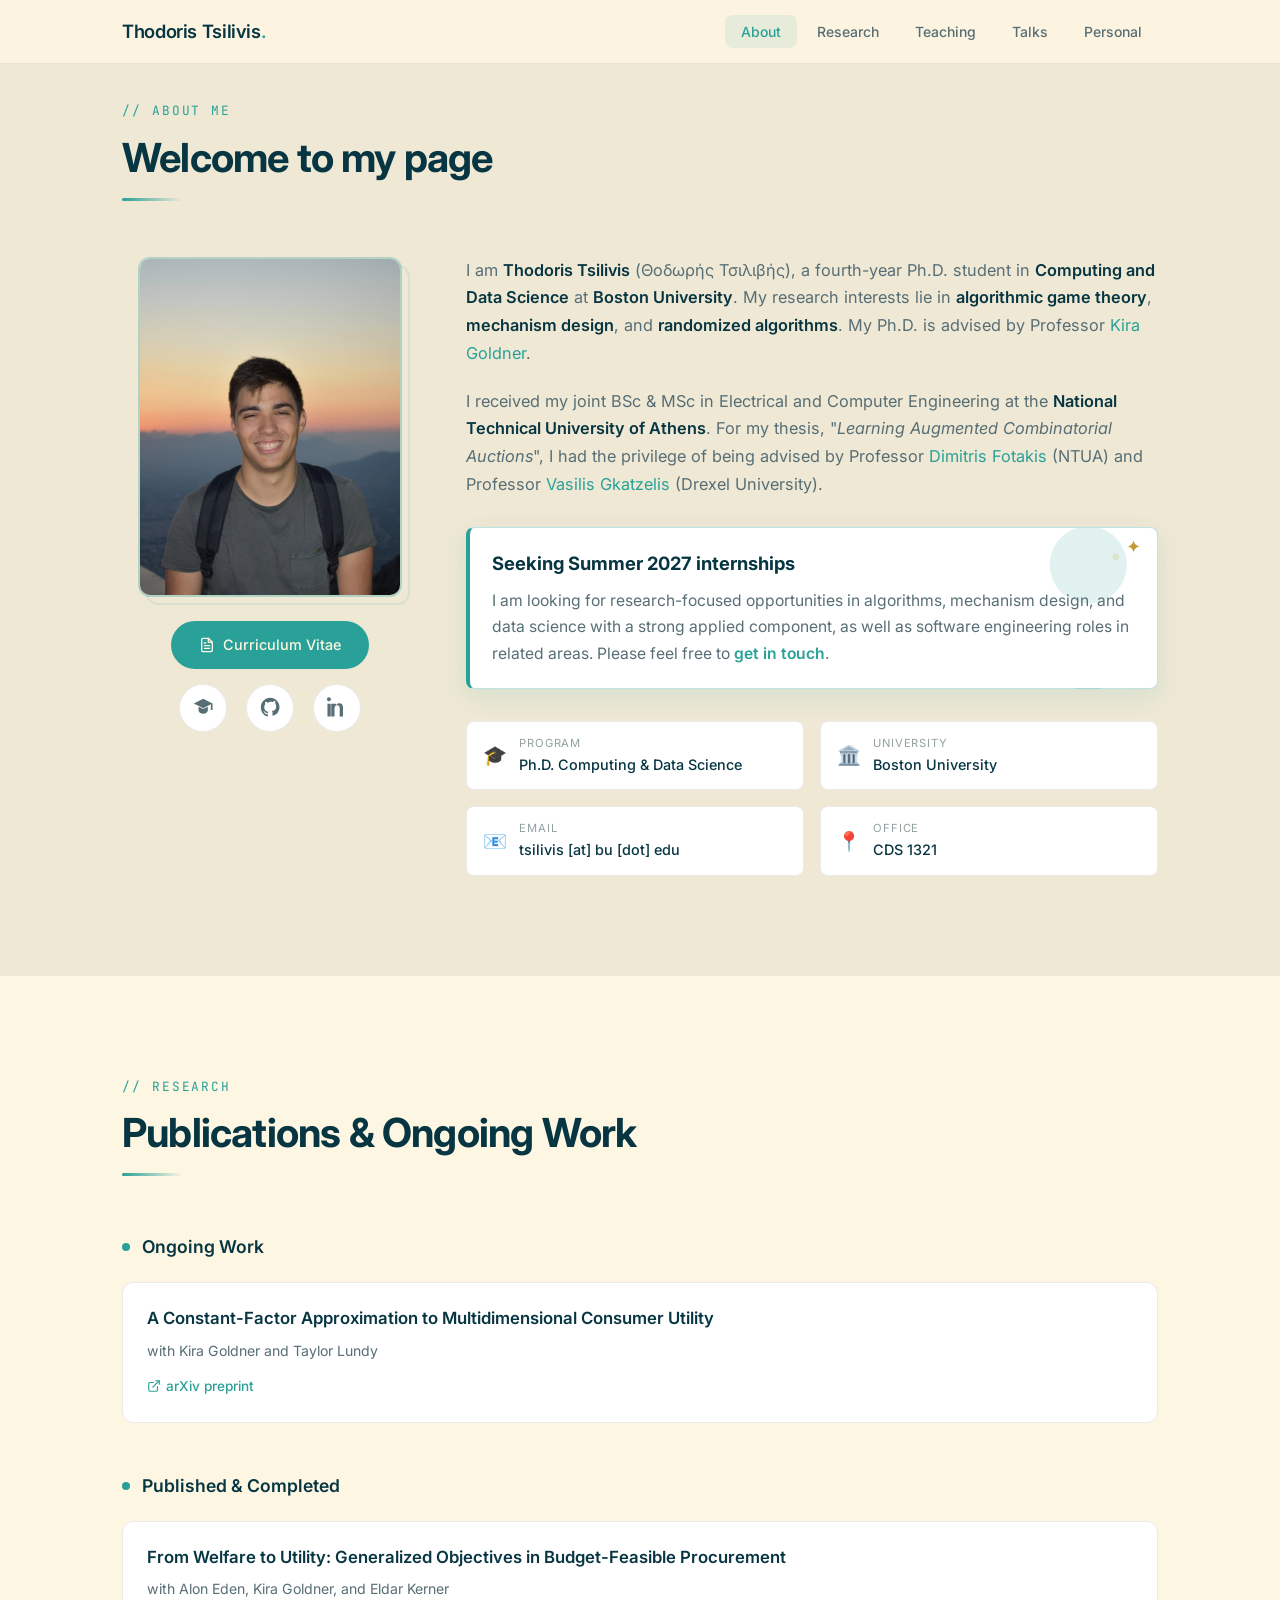
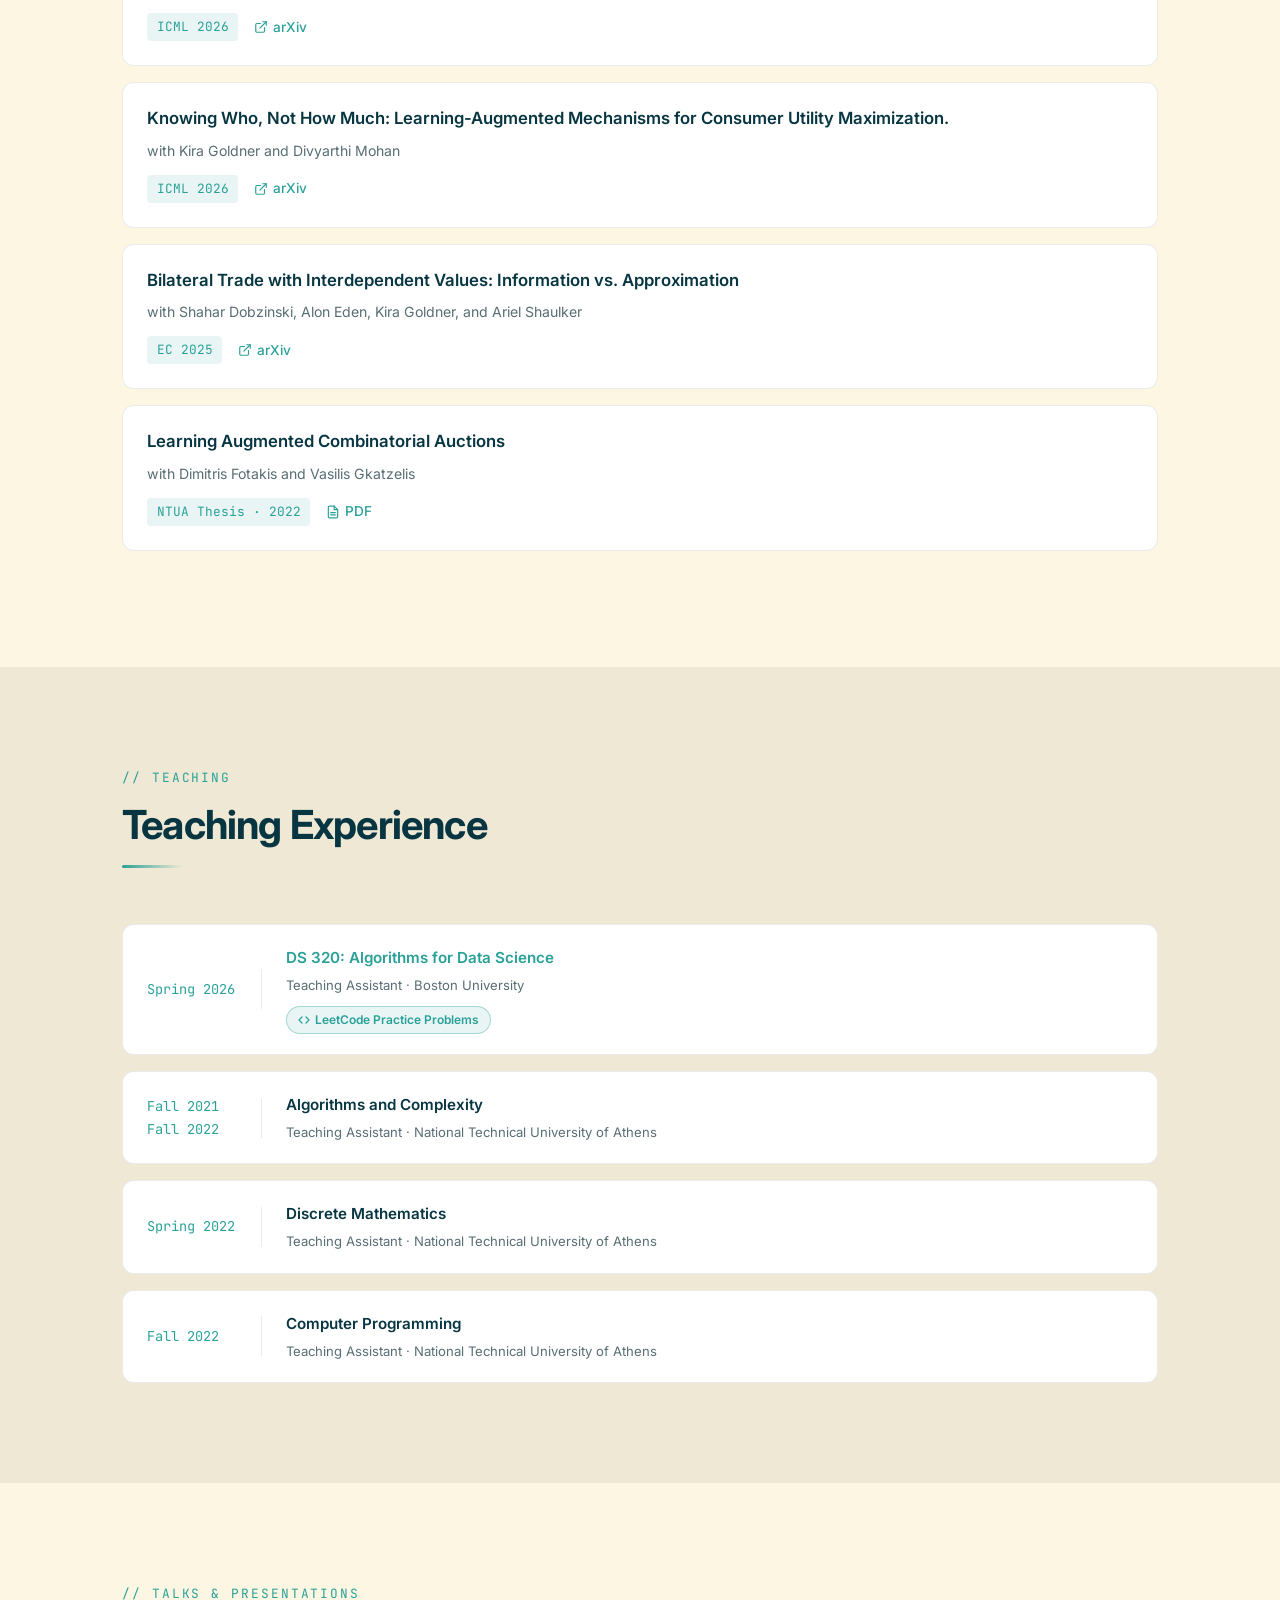
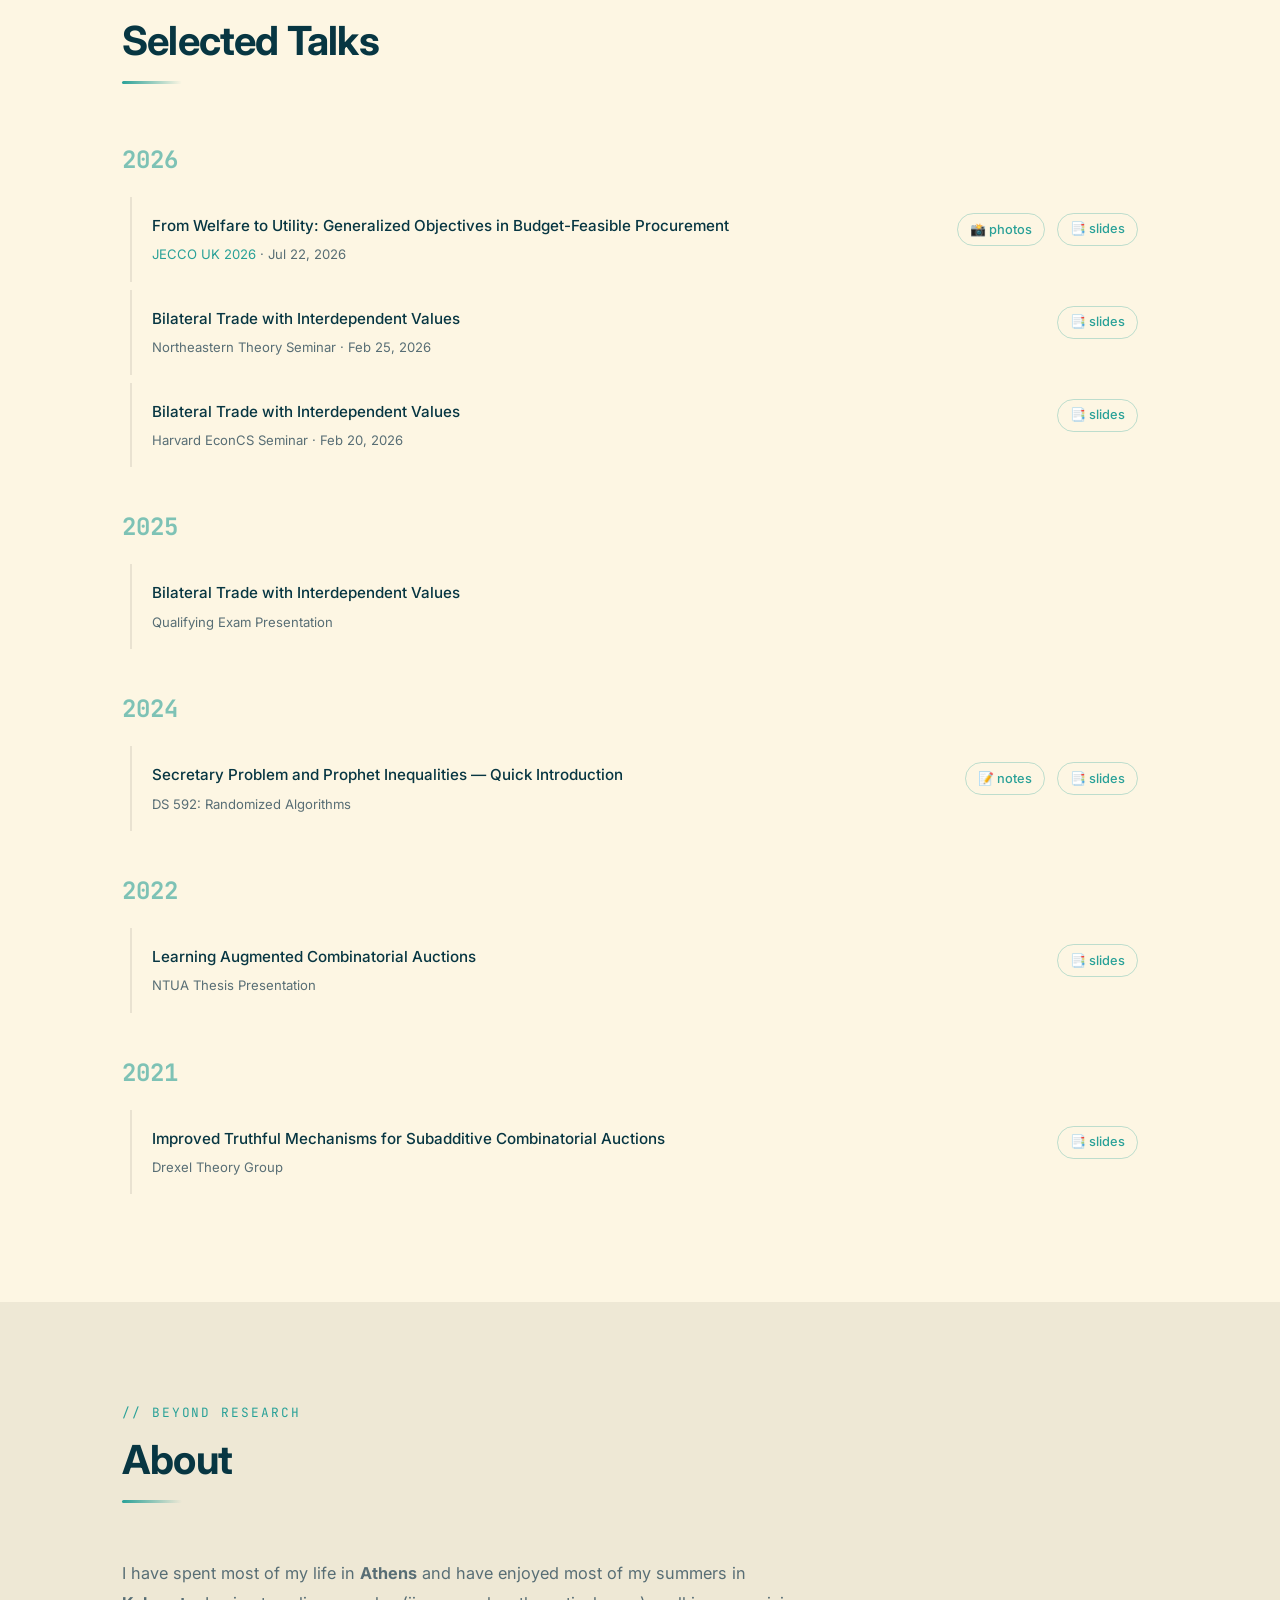
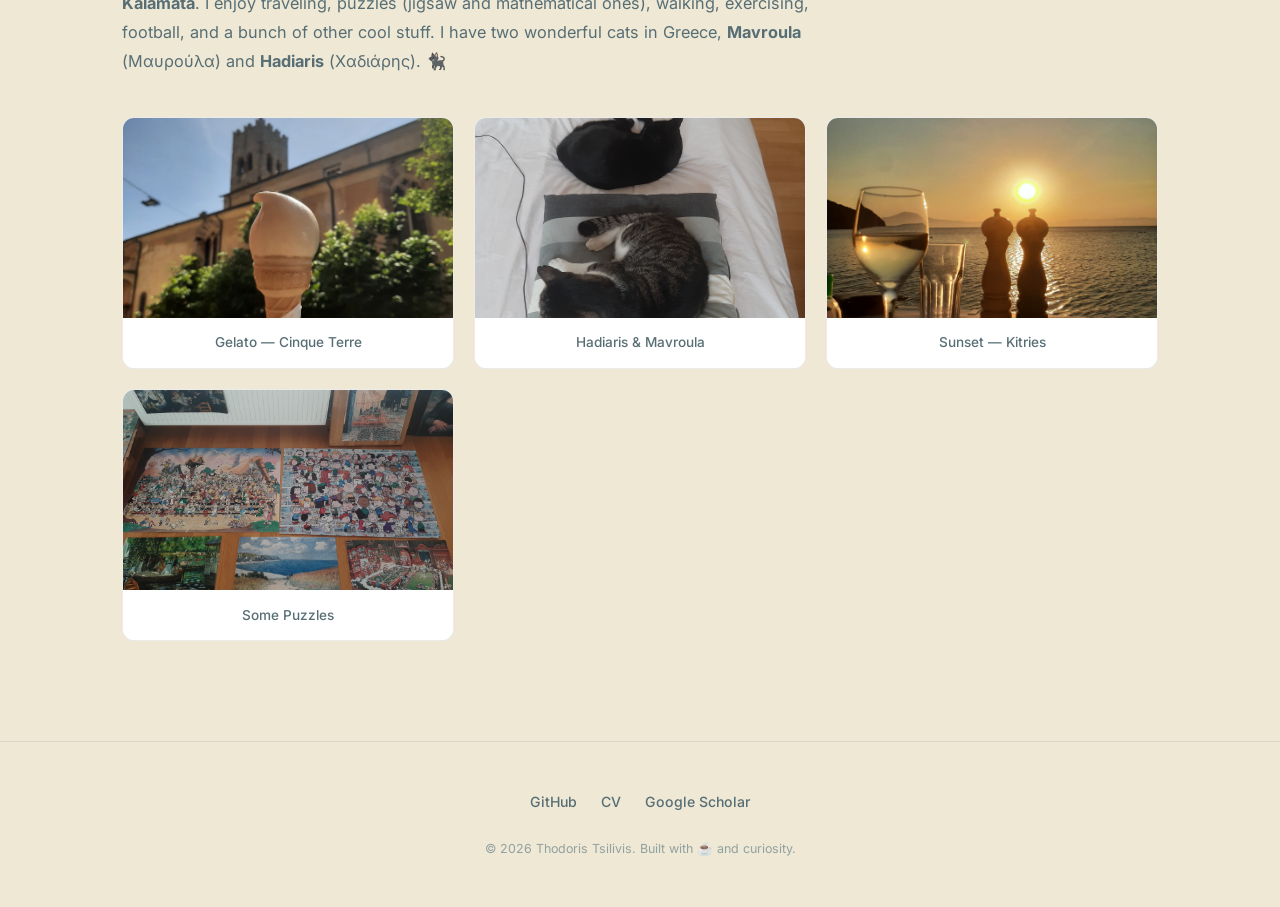
==== commit 80ca75e4: "New paper title" ====
--- a/index.html
+++ b/index.html
@@ -177,7 +177,7 @@
         <h3 class="research__category-title">Ongoing Work</h3>
 
         <div class="paper-card">
-          <h4 class="paper-card__title">Auctions & Utility Maximization</h4>
+          <h4 class="paper-card__title">A Constant-Factor Approximation to Multidimensional Consumer Utility</h4>
           <p class="paper-card__authors">with Kira Goldner and Taylor Lundy</p>
           <div class="paper-card__meta">
             <a class="paper-card__link" href="https://arxiv.org/abs/2610.10516" target="_blank" rel="noopener">
